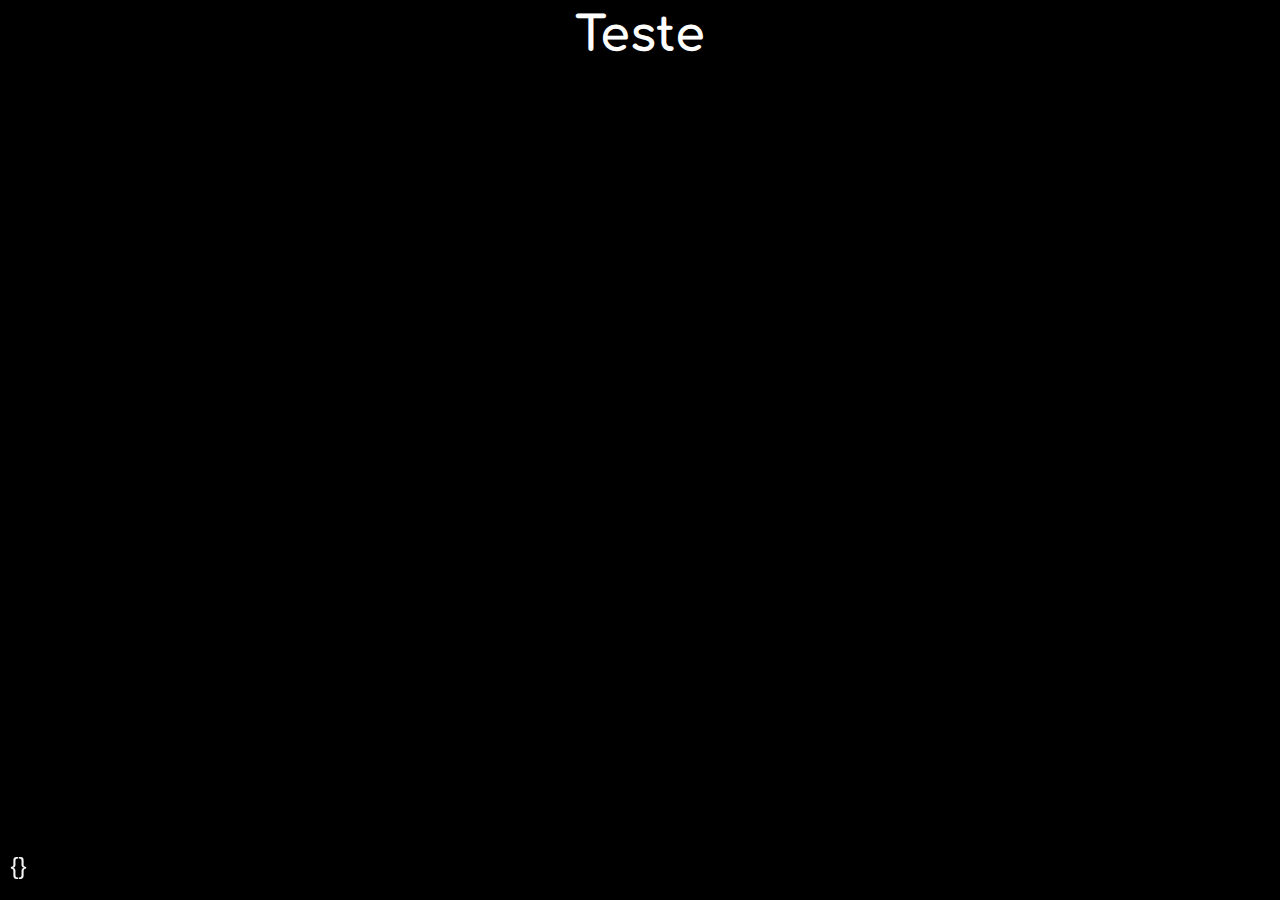
==== index.html @ 3e60e01a "build-pages" ====
<!DOCTYPE html>
<html lang="en" >
<head>
  <meta charset="UTF-8">
  <title>Home</title>
  <link rel="stylesheet" href="assets/css/style.css">

</head>
<body>
<!-- partial:index.partial.html -->
<section>
    <h1>Teste</h1>
    <div class="kaleidoscope">
        <div class="container">
            <div class="tile">
                <div class="texture" data-direction='a'></div>
            </div>
            <div class="tile">
                <div class="texture" data-direction='b'></div>
            </div>
            <div class="tile">
                <div class="texture" data-direction='a'></div>
            </div>
            <div class="tile">
                <div class="texture" data-direction='b'></div>
            </div>
            <div class="tile">
                <div class="texture" data-direction='a'></div>
            </div>
            <div class="tile">
                <div class="texture" data-direction='b'></div>
            </div>
        </div>
        <div class="container">
            <div class="tile">
                <div class="texture" data-direction='a'></div>
            </div>
            <div class="tile">
                <div class="texture" data-direction='b'></div>
            </div>
            <div class="tile">
                <div class="texture" data-direction='a'></div>
            </div>
            <div class="tile">
                <div class="texture" data-direction='b'></div>
            </div>
            <div class="tile">
                <div class="texture" data-direction='a'></div>
            </div>
            <div class="tile">
                <div class="texture" data-direction='b'></div>
            </div>
        </div>
        <div class="container">
            <div class="tile">
                <div class="texture" data-direction='a'></div>
            </div>
            <div class="tile">
                <div class="texture" data-direction='b'></div>
            </div>
            <div class="tile">
                <div class="texture" data-direction='a'></div>
            </div>
            <div class="tile">
                <div class="texture" data-direction='b'></div>
            </div>
            <div class="tile">
                <div class="texture" data-direction='a'></div>
            </div>
            <div class="tile">
                <div class="texture" data-direction='b'></div>
            </div>
        </div>
        <div class="container">
            <div class="tile">
                <div class="texture" data-direction='a'></div>
            </div>
            <div class="tile">
                <div class="texture" data-direction='b'></div>
            </div>
            <div class="tile">
                <div class="texture" data-direction='a'></div>
            </div>
            <div class="tile">
                <div class="texture" data-direction='b'></div>
            </div>
            <div class="tile">
                <div class="texture" data-direction='a'></div>
            </div>
            <div class="tile">
                <div class="texture" data-direction='b'></div>
            </div>
        </div>
        <div class="container">
            <div class="tile">
                <div class="texture" data-direction='a'></div>
            </div>
            <div class="tile">
                <div class="texture" data-direction='b'></div>
            </div>
            <div class="tile">
                <div class="texture" data-direction='a'></div>
            </div>
            <div class="tile">
                <div class="texture" data-direction='b'></div>
            </div>
            <div class="tile">
                <div class="texture" data-direction='a'></div>
            </div>
            <div class="tile">
                <div class="texture" data-direction='b'></div>
            </div>
        </div>
        <div class="container">
            <div class="tile">
                <div class="texture" data-direction='a'></div>
            </div>
            <div class="tile">
                <div class="texture" data-direction='b'></div>
            </div>
            <div class="tile">
                <div class="texture" data-direction='a'></div>
            </div>
            <div class="tile">
                <div class="texture" data-direction='b'></div>
            </div>
            <div class="tile">
                <div class="texture" data-direction='a'></div>
            </div>
            <div class="tile">
                <div class="texture" data-direction='b'></div>
            </div>
        </div>
        <div class="container">
            <div class="tile">
                <div class="texture" data-direction='a'></div>
            </div>
            <div class="tile">
                <div class="texture" data-direction='b'></div>
            </div>
            <div class="tile">
                <div class="texture" data-direction='a'></div>
            </div>
            <div class="tile">
                <div class="texture" data-direction='b'></div>
            </div>
            <div class="tile">
                <div class="texture" data-direction='a'></div>
            </div>
            <div class="tile">
                <div class="texture" data-direction='b'></div>
            </div>
        </div>
    </div>
  
  <div class="signature">
    <div class="link">
      <span class="brace">
        {
      </span>
      <span class="before">
        <span class="before-text">
          &nbsp;
        </span>
      </span>
      <span class="my-name">
        
      </span>
      <span class="after">
        <span class="after-text">
          <span class="spin"></span>
          <span></span>
        </span>
      </span>
      <span class="brace">
        }
      </span>
    </div>
  </div>
  
</section>
<!-- partial -->
  
</body>
</html>
---- assets/css/style.css ----
@import url('https://fonts.googleapis.com/css2?family=Comfortaa:wght@600&display=swap');

/*font-family: 'Comfortaa', cursive;*/

:root{
    --tile-length: 17.5vmin;
    --animation-duration: 8s;
}

*{
    margin: 0;
    padding: 0;
    box-sizing: border-box;
}

section{
    height: 100vh;
    width: 100vw;
    background: black;
    display: flex;
    flex-direction: column;
    align-items: center;
    justify-content: space-evenly;
    overflow: hidden;
}

h1{
    font-size: min(10vw, 3rem);
    font-family: 'Comfortaa', cursive;
    color: white;
}

.kaleidoscope{
    position: relative;
    width: calc(6 * .866 * var(--tile-length));
    height: 90vmin;
    -webkit-animation: rotation var(--animation-duration) linear infinite;
            animation: rotation var(--animation-duration) linear infinite;
    border-radius: 50%;
    overflow: hidden;
}

.kaleidoscope:after{
    content:'';
    position:absolute;
    height: inherit;
    width: inherit;
    background: radial-gradient(circle at center, transparent 25%, black 60%);
    z-index: 10;
}

.container{
    position: absolute;
    width: calc(2 * var(--tile-length));
    height: calc(2 * var(--tile-length));
    border-radius: 50%;
    overflow: hidden;
    transform: translate( calc(var(--tile-length) * -0.134 ), -50%);
}

.container:nth-child(1){
    top: 50%;
    left: 0%;
}

.container:nth-child(2){
    top: 50%;
    left: calc(2 * calc(var(--tile-length) * 0.866 ));
}

.container:nth-child(3){
    top: 50%;
    left: calc(4 * calc(var(--tile-length) * 0.866 ));
}

.container:nth-child(4){
    top: calc(50% - calc(1.5 * var(--tile-length)));
    left: calc(var(--tile-length) * 0.866 );
}

.container:nth-child(5){
    top: calc(50% - calc(1.5 * var(--tile-length)));
    left: calc(3 * var(--tile-length) * 0.866 );
}

.container:nth-child(6){
    top: calc(50% + calc(1.5 * var(--tile-length)));
    left: calc(var(--tile-length) * 0.866 );
}

.container:nth-child(7){
    top: calc(50% + calc(1.5 * var(--tile-length)));
    left: calc(3 * var(--tile-length) * 0.866 );
}

@-webkit-keyframes rotation{
    from{
        transform: rotate(0deg);
    }
    to{
        transform: rotate(360deg);
    }
}

@keyframes rotation{
    from{
        transform: rotate(0deg);
    }
    to{
        transform: rotate(360deg);
    }
}

.tile{
    position: absolute;
    top: 28%;
    left: 25%;
    width: var(--tile-length);
    height: calc(var(--tile-length) * 0.866);
    -webkit-clip-path: polygon(50% 0%, 0% 100%, 100% 100%);
            clip-path: polygon(50% 0%, 0% 100%, 100% 100%);
    overflow: hidden;
    display: flex;
    align-items: center;
    justify-content: center;
}

.tile:nth-child(1){
    transform: rotate(30deg) translateY(50%) scaleX(-1);
}

.tile:nth-child(2){
    transform: rotate(90deg) translateY(50%);
}

.tile:nth-child(3){
    transform: rotate(150deg) translateY(50%) scaleX(-1);
}

.tile:nth-child(4){
    transform: rotate(210deg) translateY(50%);
}

.tile:nth-child(5){
    transform: rotate(270deg) translateY(50%) scaleX(-1);
}

.tile:nth-child(6){
    transform: rotate(330deg) translateY(50%);
}

.texture{
    position: absolute;
    height: calc(1.75 * var(--tile-length));
    width: calc(1.75 * var(--tile-length));
    background-image: url(https://zupimages.net/up/21/39/6p27.png);
    background-size: 100%;
    -webkit-animation: rotation var(--animation-duration) linear infinite;
            animation: rotation var(--animation-duration) linear infinite;
}


.link {
  position: fixed;
  z-index: 10;
  left: calc(2.5vmin - .75rem);
  bottom: calc(2.5vmin - .75rem);
  font-size: 1.5rem;
  font-family: arial, sans-serif;
  color: whitesmoke;
  display: flex;
  align-items: center;
  justify-content: center;
  cursor: pointer;
}

.my-name {
  position: relative;
}

.before, .after {
  overflow: hidden;
  width: 0px;
  transition: width .5s;
  transform-origin: right;
}

.before-text {
  display: inline-block;
  width: auto;
  text-align: right;
}

.after-text {
  display: flex;
  align-items: center;
  width: auto;
  height: 3rem;
  transform-origin: top center;
}

.link:hover .before {
  width: 2.5rem;
}

.link:hover .after {
  width: 4rem;
}

.link:hover .spin {
  display: inline-block;
  transition: .5s transform .5s ease-in-out;
  transform: rotate(360deg);
}
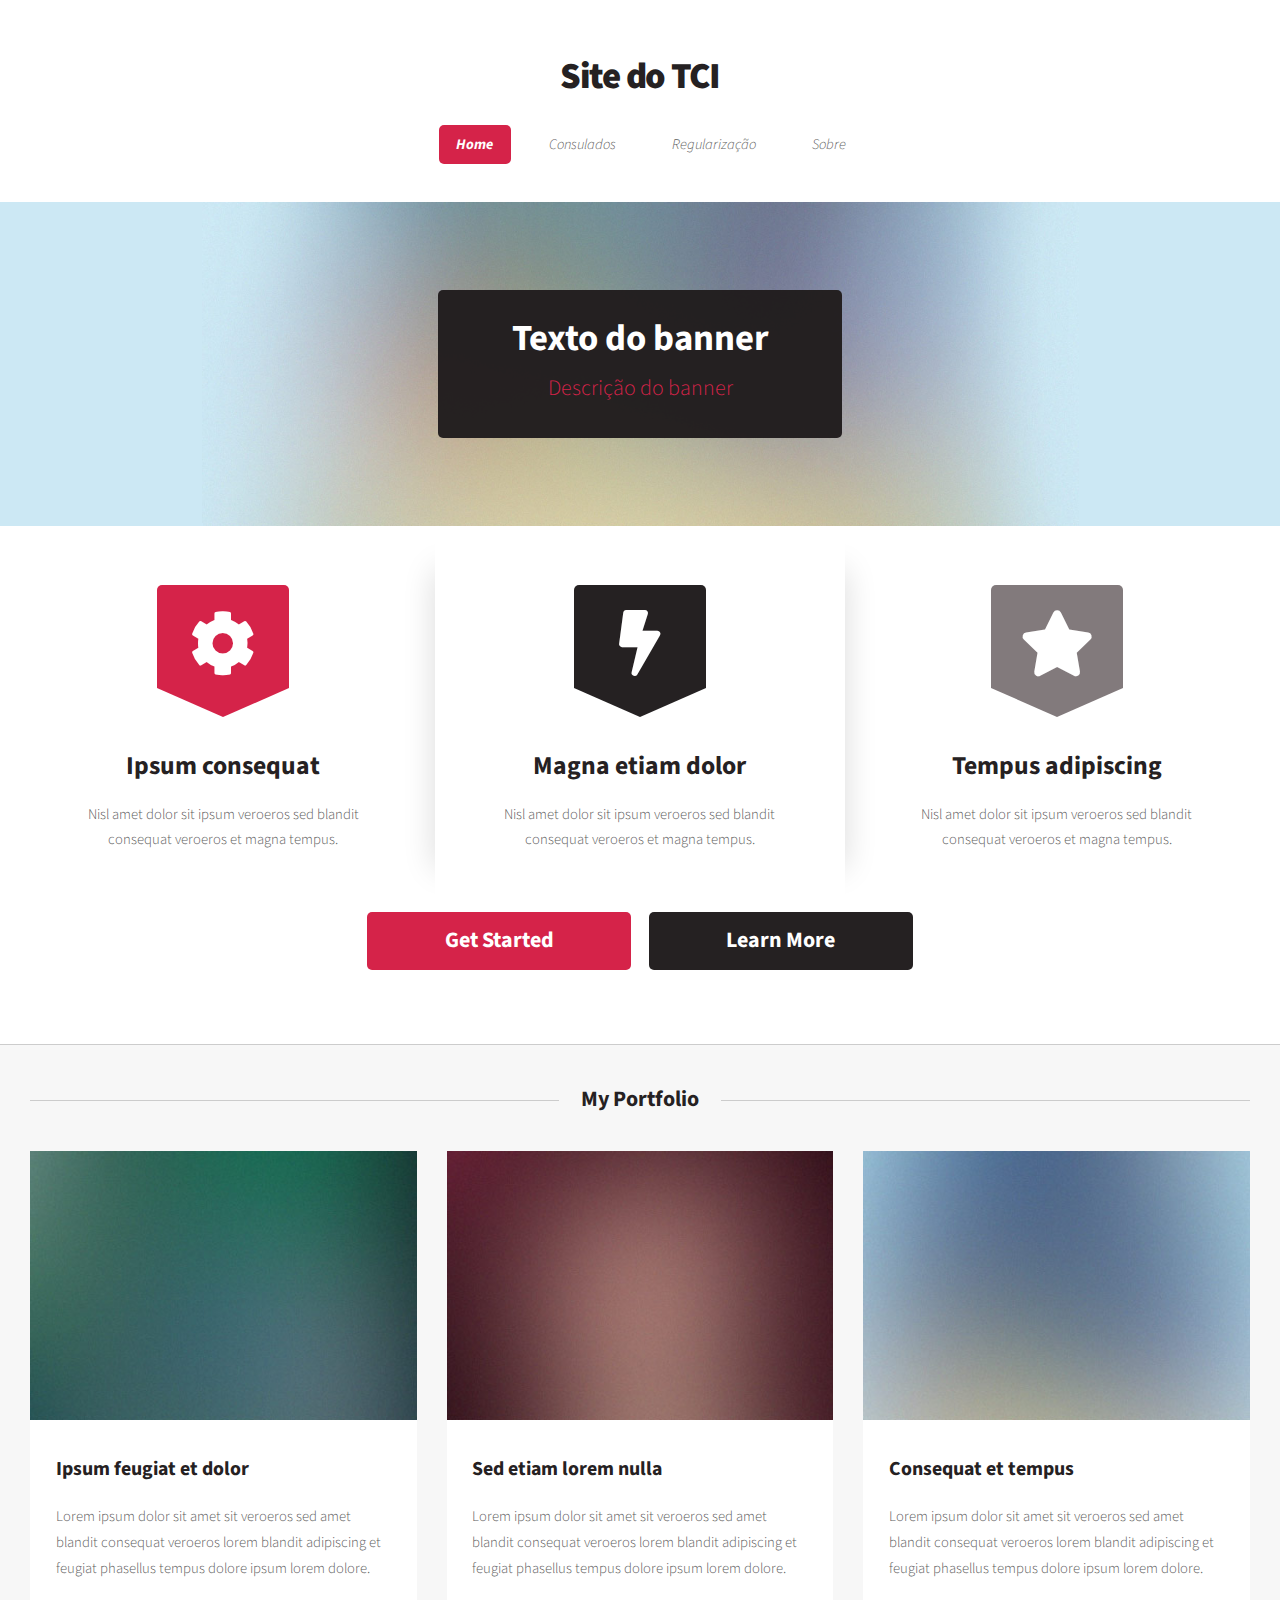
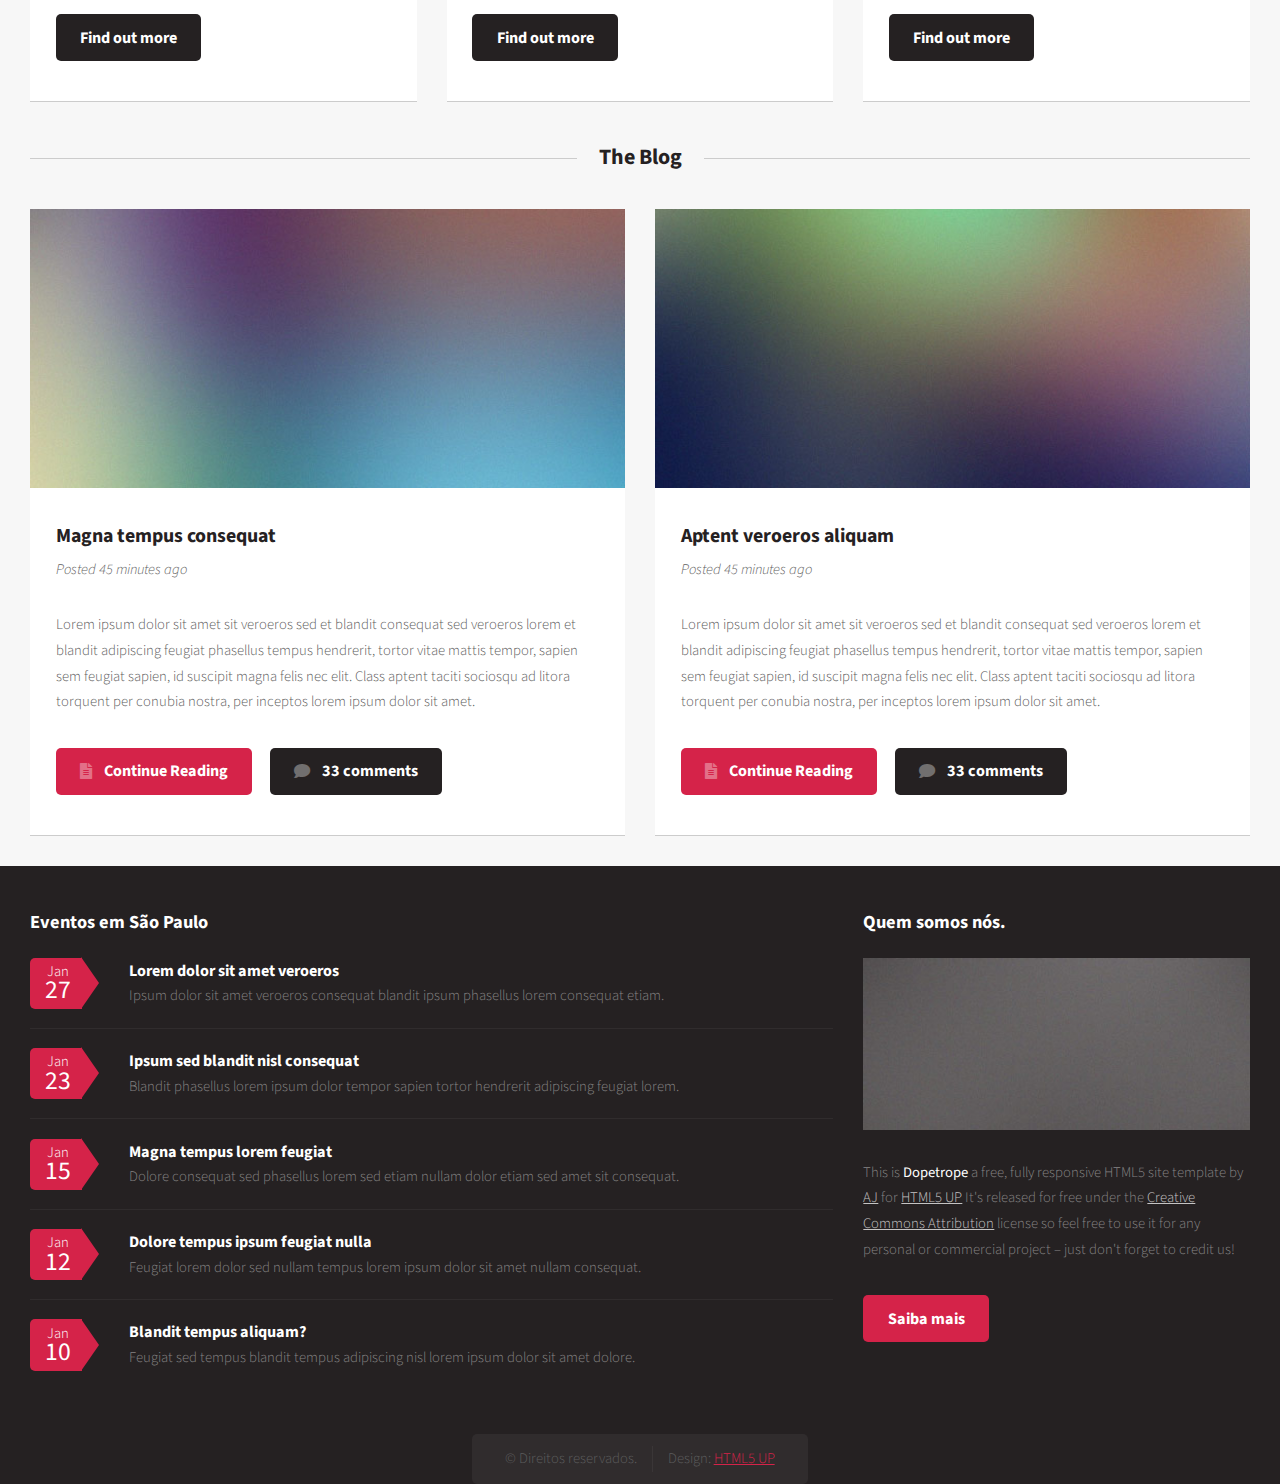
==== commit 6cd345d5: "0.3" ====
--- a/index.html
+++ b/index.html
@@ -1,185 +1,273 @@
-<!DOCTYPE html>
-<html lang="en" >
-<head>
-  <meta charset="UTF-8">
-  <title>Home</title>
-  <link rel="stylesheet" href="assets/css/style.css">
-
-</head>
-<body>
-<!-- partial:index.partial.html -->
-<section>
-    <h1>Teste</h1>
-    <div class="kaleidoscope">
-        <div class="container">
-            <div class="tile">
-                <div class="texture" data-direction='a'></div>
-            </div>
-            <div class="tile">
-                <div class="texture" data-direction='b'></div>
-            </div>
-            <div class="tile">
-                <div class="texture" data-direction='a'></div>
-            </div>
-            <div class="tile">
-                <div class="texture" data-direction='b'></div>
-            </div>
-            <div class="tile">
-                <div class="texture" data-direction='a'></div>
-            </div>
-            <div class="tile">
-                <div class="texture" data-direction='b'></div>
-            </div>
-        </div>
-        <div class="container">
-            <div class="tile">
-                <div class="texture" data-direction='a'></div>
-            </div>
-            <div class="tile">
-                <div class="texture" data-direction='b'></div>
-            </div>
-            <div class="tile">
-                <div class="texture" data-direction='a'></div>
-            </div>
-            <div class="tile">
-                <div class="texture" data-direction='b'></div>
-            </div>
-            <div class="tile">
-                <div class="texture" data-direction='a'></div>
-            </div>
-            <div class="tile">
-                <div class="texture" data-direction='b'></div>
-            </div>
-        </div>
-        <div class="container">
-            <div class="tile">
-                <div class="texture" data-direction='a'></div>
-            </div>
-            <div class="tile">
-                <div class="texture" data-direction='b'></div>
-            </div>
-            <div class="tile">
-                <div class="texture" data-direction='a'></div>
-            </div>
-            <div class="tile">
-                <div class="texture" data-direction='b'></div>
-            </div>
-            <div class="tile">
-                <div class="texture" data-direction='a'></div>
-            </div>
-            <div class="tile">
-                <div class="texture" data-direction='b'></div>
-            </div>
-        </div>
-        <div class="container">
-            <div class="tile">
-                <div class="texture" data-direction='a'></div>
-            </div>
-            <div class="tile">
-                <div class="texture" data-direction='b'></div>
-            </div>
-            <div class="tile">
-                <div class="texture" data-direction='a'></div>
-            </div>
-            <div class="tile">
-                <div class="texture" data-direction='b'></div>
-            </div>
-            <div class="tile">
-                <div class="texture" data-direction='a'></div>
-            </div>
-            <div class="tile">
-                <div class="texture" data-direction='b'></div>
-            </div>
-        </div>
-        <div class="container">
-            <div class="tile">
-                <div class="texture" data-direction='a'></div>
-            </div>
-            <div class="tile">
-                <div class="texture" data-direction='b'></div>
-            </div>
-            <div class="tile">
-                <div class="texture" data-direction='a'></div>
-            </div>
-            <div class="tile">
-                <div class="texture" data-direction='b'></div>
-            </div>
-            <div class="tile">
-                <div class="texture" data-direction='a'></div>
-            </div>
-            <div class="tile">
-                <div class="texture" data-direction='b'></div>
-            </div>
-        </div>
-        <div class="container">
-            <div class="tile">
-                <div class="texture" data-direction='a'></div>
-            </div>
-            <div class="tile">
-                <div class="texture" data-direction='b'></div>
-            </div>
-            <div class="tile">
-                <div class="texture" data-direction='a'></div>
-            </div>
-            <div class="tile">
-                <div class="texture" data-direction='b'></div>
-            </div>
-            <div class="tile">
-                <div class="texture" data-direction='a'></div>
-            </div>
-            <div class="tile">
-                <div class="texture" data-direction='b'></div>
-            </div>
-        </div>
-        <div class="container">
-            <div class="tile">
-                <div class="texture" data-direction='a'></div>
-            </div>
-            <div class="tile">
-                <div class="texture" data-direction='b'></div>
-            </div>
-            <div class="tile">
-                <div class="texture" data-direction='a'></div>
-            </div>
-            <div class="tile">
-                <div class="texture" data-direction='b'></div>
-            </div>
-            <div class="tile">
-                <div class="texture" data-direction='a'></div>
-            </div>
-            <div class="tile">
-                <div class="texture" data-direction='b'></div>
-            </div>
-        </div>
-    </div>
-  
-  <div class="signature">
-    <div class="link">
-      <span class="brace">
-        {
-      </span>
-      <span class="before">
-        <span class="before-text">
-          &nbsp;
-        </span>
-      </span>
-      <span class="my-name">
-        
-      </span>
-      <span class="after">
-        <span class="after-text">
-          <span class="spin"></span>
-          <span></span>
-        </span>
-      </span>
-      <span class="brace">
-        }
-      </span>
-    </div>
-  </div>
-  
-</section>
-<!-- partial -->
-  
-</body>
-</html>
+<!DOCTYPE HTML>
+
+<html>
+	<head>
+		<title>TCI</title>
+		<meta charset="utf-8" />
+		<meta name="viewport" content="width=device-width, initial-scale=1, user-scalable=no" />
+		<link rel="stylesheet" href="assets/css/main.css" />
+	</head>
+	<body class="homepage is-preload">
+		<div id="page-wrapper">
+
+			<!-- Header -->
+				<section id="header">
+
+					<!-- Logo -->
+						<h1><a href="index.html">Site do TCI</a></h1>
+
+					<!-- Nav -->
+						<nav id="nav">
+							<ul>
+								<li class="current"><a href="index.html">Home</a></li>
+								<li><a href="consulados.html">Consulados</a></li>
+								<li><a href="docs.html">Regularização</a></li>
+								<li><a href="about.html">Sobre</a></li>
+							</ul>
+						</nav>
+
+					<!-- Banner -->
+						<section id="banner">
+							<header>
+								<h2>Texto do banner</h2>
+								<p>Descrição do banner</p>
+							</header>
+						</section>
+
+					<!-- Intro -->
+						<section id="intro" class="container">
+							<div class="row">
+								<div class="col-4 col-12-medium">
+									<section class="first">
+										<i class="icon solid featured fa-cog"></i>
+										<header>
+											<h2>Ipsum consequat</h2>
+										</header>
+										<p>Nisl amet dolor sit ipsum veroeros sed blandit consequat veroeros et magna tempus.</p>
+									</section>
+								</div>
+								<div class="col-4 col-12-medium">
+									<section class="middle">
+										<i class="icon solid featured alt fa-bolt"></i>
+										<header>
+											<h2>Magna etiam dolor</h2>
+										</header>
+										<p>Nisl amet dolor sit ipsum veroeros sed blandit consequat veroeros et magna tempus.</p>
+									</section>
+								</div>
+								<div class="col-4 col-12-medium">
+									<section class="last">
+										<i class="icon solid featured alt2 fa-star"></i>
+										<header>
+											<h2>Tempus adipiscing</h2>
+										</header>
+										<p>Nisl amet dolor sit ipsum veroeros sed blandit consequat veroeros et magna tempus.</p>
+									</section>
+								</div>
+							</div>
+							<footer>
+								<ul class="actions">
+									<li><a href="#" class="button large">Get Started</a></li>
+									<li><a href="#" class="button alt large">Learn More</a></li>
+								</ul>
+							</footer>
+						</section>
+
+				</section>
+
+			<!-- Main -->
+				<section id="main">
+					<div class="container">
+						<div class="row">
+							<div class="col-12">
+
+								<!-- Portfolio -->
+									<section>
+										<header class="major">
+											<h2>My Portfolio</h2>
+										</header>
+										<div class="row">
+											<div class="col-4 col-6-medium col-12-small">
+												<section class="box">
+													<a href="#" class="image featured"><img src="images/pic02.jpg" alt="" /></a>
+													<header>
+														<h3>Ipsum feugiat et dolor</h3>
+													</header>
+													<p>Lorem ipsum dolor sit amet sit veroeros sed amet blandit consequat veroeros lorem blandit adipiscing et feugiat phasellus tempus dolore ipsum lorem dolore.</p>
+													<footer>
+														<ul class="actions">
+															<li><a href="#" class="button alt">Find out more</a></li>
+														</ul>
+													</footer>
+												</section>
+											</div>
+											<div class="col-4 col-6-medium col-12-small">
+												<section class="box">
+													<a href="#" class="image featured"><img src="images/pic03.jpg" alt="" /></a>
+													<header>
+														<h3>Sed etiam lorem nulla</h3>
+													</header>
+													<p>Lorem ipsum dolor sit amet sit veroeros sed amet blandit consequat veroeros lorem blandit adipiscing et feugiat phasellus tempus dolore ipsum lorem dolore.</p>
+													<footer>
+														<ul class="actions">
+															<li><a href="#" class="button alt">Find out more</a></li>
+														</ul>
+													</footer>
+												</section>
+											</div>
+											<div class="col-4 col-6-medium col-12-small">
+												<section class="box">
+													<a href="#" class="image featured"><img src="images/pic04.jpg" alt="" /></a>
+													<header>
+														<h3>Consequat et tempus</h3>
+													</header>
+													<p>Lorem ipsum dolor sit amet sit veroeros sed amet blandit consequat veroeros lorem blandit adipiscing et feugiat phasellus tempus dolore ipsum lorem dolore.</p>
+													<footer>
+														<ul class="actions">
+															<li><a href="#" class="button alt">Find out more</a></li>
+														</ul>
+													</footer>
+												</section>
+											</div>	
+										</div>
+									</section>
+
+							</div>
+							<div class="col-12">
+
+								<!-- Blog -->
+									<section>
+										<header class="major">
+											<h2>The Blog</h2>
+										</header>
+										<div class="row">
+											<div class="col-6 col-12-small">
+												<section class="box">
+													<a href="#" class="image featured"><img src="images/pic08.jpg" alt="" /></a>
+													<header>
+														<h3>Magna tempus consequat</h3>
+														<p>Posted 45 minutes ago</p>
+													</header>
+													<p>Lorem ipsum dolor sit amet sit veroeros sed et blandit consequat sed veroeros lorem et blandit adipiscing feugiat phasellus tempus hendrerit, tortor vitae mattis tempor, sapien sem feugiat sapien, id suscipit magna felis nec elit. Class aptent taciti sociosqu ad litora torquent per conubia nostra, per inceptos lorem ipsum dolor sit amet.</p>
+													<footer>
+														<ul class="actions">
+															<li><a href="#" class="button icon solid fa-file-alt">Continue Reading</a></li>
+															<li><a href="#" class="button alt icon solid fa-comment">33 comments</a></li>
+														</ul>
+													</footer>
+												</section>
+											</div>
+											<div class="col-6 col-12-small">
+												<section class="box">
+													<a href="#" class="image featured"><img src="images/pic09.jpg" alt="" /></a>
+													<header>
+														<h3>Aptent veroeros aliquam</h3>
+														<p>Posted 45 minutes ago</p>
+													</header>
+													<p>Lorem ipsum dolor sit amet sit veroeros sed et blandit consequat sed veroeros lorem et blandit adipiscing feugiat phasellus tempus hendrerit, tortor vitae mattis tempor, sapien sem feugiat sapien, id suscipit magna felis nec elit. Class aptent taciti sociosqu ad litora torquent per conubia nostra, per inceptos lorem ipsum dolor sit amet.</p>
+													<footer>
+														<ul class="actions">
+															<li><a href="#" class="button icon solid fa-file-alt">Continue Reading</a></li>
+															<li><a href="#" class="button alt icon solid fa-comment">33 comments</a></li>
+														</ul>
+													</footer>
+												</section>
+											</div>
+										</div>
+									</section>
+
+							</div>
+						</div>
+					</div>
+				</section>
+
+			<!-- Footer -->
+				<section id="footer">
+					<div class="container">
+						<div class="row">
+							<div class="col-8 col-12-medium">
+								<section>
+									<header>
+										<h2>Eventos em São Paulo</h2>
+									</header>
+									<ul class="dates">
+										<li>
+											<span class="date">Jan <strong>27</strong></span>
+											<h3><a href="#">Lorem dolor sit amet veroeros</a></h3>
+											<p>Ipsum dolor sit amet veroeros consequat blandit ipsum phasellus lorem consequat etiam.</p>
+										</li>
+										<li>
+											<span class="date">Jan <strong>23</strong></span>
+											<h3><a href="#">Ipsum sed blandit nisl consequat</a></h3>
+											<p>Blandit phasellus lorem ipsum dolor tempor sapien tortor hendrerit adipiscing feugiat lorem.</p>
+										</li>
+										<li>
+											<span class="date">Jan <strong>15</strong></span>
+											<h3><a href="#">Magna tempus lorem feugiat</a></h3>
+											<p>Dolore consequat sed phasellus lorem sed etiam nullam dolor etiam sed amet sit consequat.</p>
+										</li>
+										<li>
+											<span class="date">Jan <strong>12</strong></span>
+											<h3><a href="#">Dolore tempus ipsum feugiat nulla</a></h3>
+											<p>Feugiat lorem dolor sed nullam tempus lorem ipsum dolor sit amet nullam consequat.</p>
+										</li>
+										<li>
+											<span class="date">Jan <strong>10</strong></span>
+											<h3><a href="#">Blandit tempus aliquam?</a></h3>
+											<p>Feugiat sed tempus blandit tempus adipiscing nisl lorem ipsum dolor sit amet dolore.</p>
+										</li>
+									</ul>
+								</section>
+							</div>
+							<div class="col-4 col-12-medium">
+								<section>
+									<header>
+										<h2>Quem somos nós.</h2>
+									</header>
+									<a href="#" class="image featured"><img src="images/pic10.jpg" alt="" /></a>
+									<p>
+										This is <strong>Dopetrope</strong> a free, fully responsive HTML5 site template by
+										<a href="http://twitter.com/ajlkn">AJ</a> for <a href="http://html5up.net/">HTML5 UP</a> It's released for free under
+										the <a href="http://html5up.net/license/">Creative Commons Attribution</a> license so feel free to use it for any personal or commercial project &ndash; just don't forget to credit us!
+									</p>
+									<footer>
+										<ul class="actions">
+											<li><a href="about.html" class="button">Saiba mais</a></li>
+										</ul>
+									</footer>
+								</section>
+							
+							
+							<div class="col-6-medium">
+
+ 							
+
+								<!-- Copyright -->
+									
+
+							</div>
+						</div>
+					</div>
+				</section>
+
+				<div id="copyright">
+					<ul class="links">
+						<li>&copy; Direitos reservados.</li><li>Design: <a href="http://html5up.net">HTML5 UP</a></li>
+					</ul>
+				</div>
+
+			</div>
+
+
+
+		
+		<!-- Scripts -->
+			<script src="assets/js/jquery.min.js"></script>
+			<script src="assets/js/jquery.dropotron.min.js"></script>
+			<script src="assets/js/browser.min.js"></script>
+			<script src="assets/js/breakpoints.min.js"></script>
+			<script src="assets/js/util.js"></script>
+			<script src="assets/js/main.js"></script>
+
+	</body>
+</html>--- a/assets/css/main.css
+++ b/assets/css/main.css
@@ -0,0 +1,2908 @@
+@import url("fontawesome-all.min.css");
+@import url("https://fonts.googleapis.com/css?family=Source+Sans+Pro:300,400,700,900,300italic");
+
+/*
+	Dopetrope by HTML5 UP
+	html5up.net | @ajlkn
+	Free for personal and commercial use under the CCA 3.0 license (html5up.net/license)
+*/
+
+html, body, div, span, applet, object,
+iframe, h1, h2, h3, h4, h5, h6, p, blockquote,
+pre, a, abbr, acronym, address, big, cite,
+code, del, dfn, em, img, ins, kbd, q, s, samp,
+small, strike, strong, sub, sup, tt, var, b,
+u, i, center, dl, dt, dd, ol, ul, li, fieldset,
+form, label, legend, table, caption, tbody,
+tfoot, thead, tr, th, td, article, aside,
+canvas, details, embed, figure, figcaption,
+footer, header, hgroup, menu, nav, output, ruby,
+section, summary, time, mark, audio, video {
+	margin: 0;
+	padding: 0;
+	border: 0;
+	font-size: 100%;
+	font: inherit;
+	vertical-align: baseline;}
+
+article, aside, details, figcaption, figure,
+footer, header, hgroup, menu, nav, section {
+	display: block;}
+
+body {
+	line-height: 1;
+}
+
+ol, ul {
+	list-style: none;
+}
+
+blockquote, q {
+	quotes: none;
+}
+
+	blockquote:before, blockquote:after, q:before, q:after {
+		content: '';
+		content: none;
+	}
+
+table {
+	border-collapse: collapse;
+	border-spacing: 0;
+}
+
+body {
+	-webkit-text-size-adjust: none;
+}
+
+mark {
+	background-color: transparent;
+	color: inherit;
+}
+
+input::-moz-focus-inner {
+	border: 0;
+	padding: 0;
+}
+
+input, select, textarea {
+	-moz-appearance: none;
+	-webkit-appearance: none;
+	-ms-appearance: none;
+	appearance: none;
+}
+
+/* Basic */
+
+	html {
+		box-sizing: border-box;
+	}
+
+	*, *:before, *:after {
+		box-sizing: inherit;
+	}
+
+	body {
+		background: #252122;
+		background-image: url("images/bg02.png");
+	}
+
+		body.is-preload *, body.is-preload *:before, body.is-preload *:after {
+			-moz-animation: none !important;
+			-webkit-animation: none !important;
+			-ms-animation: none !important;
+			animation: none !important;
+			-moz-transition: none !important;
+			-webkit-transition: none !important;
+			-ms-transition: none !important;
+			transition: none !important;
+		}
+
+	body, input, textarea, select {
+		font-family: 'Source Sans Pro';
+		font-weight: 300;
+		color: #5d5d5d;
+		font-size: 14pt;
+		line-height: 1.75em;
+	}
+
+	strong, b {
+		color: #252122;
+		font-weight: 400;
+	}
+
+	i, em {
+		font-style: italic;
+	}
+
+	sub {
+		position: relative;
+		top: 0.5em;
+		font-size: 0.8em;
+	}
+
+	sup {
+		position: relative;
+		top: -0.5em;
+		font-size: 0.8em;
+	}
+
+	blockquote {
+		border-left: solid 0.75em #dddddd;
+		padding: 1em 0 1em 1.5em;
+		font-style: italic;
+	}
+
+	h1, h2, h3, h4, h5, h6 {
+		color: #252122;
+		font-weight: 700;
+	}
+
+	h1 a, h2 a, h3 a, h4 a, h5 a, h6 a {
+		color: inherit;
+		text-decoration: none;
+	}
+
+	h2 {
+		font-size: 1.5em;
+	}
+
+	h3 {
+		font-size: 1.35em;
+	}
+
+	a {
+		color: #d52349;
+		text-decoration: underline;
+	}
+
+		a:hover {
+			text-decoration: none;
+		}
+
+	br.clear {
+		clear: both;
+	}
+
+	hr {
+		border: 0;
+		border-top: solid 1px #dddddd;
+		height: 1px;
+		margin: 2em 0 2em 0;
+	}
+
+	p, ul, ol, dl, table {
+		margin-bottom: 2em;
+	}
+
+/* Container */
+
+	.container {
+		margin: 0 auto;
+		max-width: 100%;
+		width: 70em;
+	}
+
+		@media screen and (max-width: 1680px) {
+
+			.container {
+				width: 70em;
+			}
+
+		}
+
+		@media screen and (max-width: 1280px) {
+
+			.container {
+				width: calc(100% - 60px);
+			}
+
+		}
+
+		@media screen and (max-width: 980px) {
+
+			.container {
+				width: calc(100% - 80px);
+			}
+
+		}
+
+		@media screen and (max-width: 736px) {
+
+			.container {
+				width: calc(100% - 40px);
+			}
+
+		}
+
+/* Row */
+
+	.row {
+		display: flex;
+		flex-wrap: wrap;
+		box-sizing: border-box;
+		align-items: stretch;
+	}
+
+		.row > * {
+			box-sizing: border-box;
+		}
+
+		.row.gtr-uniform > * > :last-child {
+			margin-bottom: 0;
+		}
+
+		.row.aln-left {
+			justify-content: flex-start;
+		}
+
+		.row.aln-center {
+			justify-content: center;
+		}
+
+		.row.aln-right {
+			justify-content: flex-end;
+		}
+
+		.row.aln-top {
+			align-items: flex-start;
+		}
+
+		.row.aln-middle {
+			align-items: center;
+		}
+
+		.row.aln-bottom {
+			align-items: flex-end;
+		}
+
+		.row > .imp {
+			order: -1;
+		}
+
+		.row > .col-1 {
+			width: 8.33333%;
+		}
+
+		.row > .off-1 {
+			margin-left: 8.33333%;
+		}
+
+		.row > .col-2 {
+			width: 16.66667%;
+		}
+
+		.row > .off-2 {
+			margin-left: 16.66667%;
+		}
+
+		.row > .col-3 {
+			width: 25%;
+		}
+
+		.row > .off-3 {
+			margin-left: 25%;
+		}
+
+		.row > .col-4 {
+			width: 33.33333%;
+		}
+
+		.row > .off-4 {
+			margin-left: 33.33333%;
+		}
+
+		.row > .col-5 {
+			width: 41.66667%;
+		}
+
+		.row > .off-5 {
+			margin-left: 41.66667%;
+		}
+
+		.row > .col-6 {
+			width: 50%;
+		}
+
+		.row > .off-6 {
+			margin-left: 50%;
+		}
+
+		.row > .col-7 {
+			width: 58.33333%;
+		}
+
+		.row > .off-7 {
+			margin-left: 58.33333%;
+		}
+
+		.row > .col-8 {
+			width: 66.66667%;
+		}
+
+		.row > .off-8 {
+			margin-left: 66.66667%;
+		}
+
+		.row > .col-9 {
+			width: 75%;
+		}
+
+		.row > .off-9 {
+			margin-left: 75%;
+		}
+
+		.row > .col-10 {
+			width: 83.33333%;
+		}
+
+		.row > .off-10 {
+			margin-left: 83.33333%;
+		}
+
+		.row > .col-11 {
+			width: 91.66667%;
+		}
+
+		.row > .off-11 {
+			margin-left: 91.66667%;
+		}
+
+		.row > .col-12 {
+			width: 100%;
+		}
+
+		.row > .off-12 {
+			margin-left: 100%;
+		}
+
+		.row.gtr-0 {
+			margin-top: 0px;
+			margin-left: 0px;
+		}
+
+			.row.gtr-0 > * {
+				padding: 0px 0 0 0px;
+			}
+
+			.row.gtr-0.gtr-uniform {
+				margin-top: 0px;
+			}
+
+				.row.gtr-0.gtr-uniform > * {
+					padding-top: 0px;
+				}
+
+		.row.gtr-25 {
+			margin-top: -12.5px;
+			margin-left: -12.5px;
+		}
+
+			.row.gtr-25 > * {
+				padding: 12.5px 0 0 12.5px;
+			}
+
+			.row.gtr-25.gtr-uniform {
+				margin-top: -12.5px;
+			}
+
+				.row.gtr-25.gtr-uniform > * {
+					padding-top: 12.5px;
+				}
+
+		.row.gtr-50 {
+			margin-top: -25px;
+			margin-left: -25px;
+		}
+
+			.row.gtr-50 > * {
+				padding: 25px 0 0 25px;
+			}
+
+			.row.gtr-50.gtr-uniform {
+				margin-top: -25px;
+			}
+
+				.row.gtr-50.gtr-uniform > * {
+					padding-top: 25px;
+				}
+
+		.row {
+			margin-top: -50px;
+			margin-left: -50px;
+		}
+
+			.row > * {
+				padding: 50px 0 0 50px;
+			}
+
+			.row.gtr-uniform {
+				margin-top: -50px;
+			}
+
+				.row.gtr-uniform > * {
+					padding-top: 50px;
+				}
+
+		.row.gtr-150 {
+			margin-top: -75px;
+			margin-left: -75px;
+		}
+
+			.row.gtr-150 > * {
+				padding: 75px 0 0 75px;
+			}
+
+			.row.gtr-150.gtr-uniform {
+				margin-top: -75px;
+			}
+
+				.row.gtr-150.gtr-uniform > * {
+					padding-top: 75px;
+				}
+
+		.row.gtr-200 {
+			margin-top: -100px;
+			margin-left: -100px;
+		}
+
+			.row.gtr-200 > * {
+				padding: 100px 0 0 100px;
+			}
+
+			.row.gtr-200.gtr-uniform {
+				margin-top: -100px;
+			}
+
+				.row.gtr-200.gtr-uniform > * {
+					padding-top: 100px;
+				}
+
+		@media screen and (max-width: 1680px) {
+
+			.row {
+				display: flex;
+				flex-wrap: wrap;
+				box-sizing: border-box;
+				align-items: stretch;
+			}
+
+				.row > * {
+					box-sizing: border-box;
+				}
+
+				.row.gtr-uniform > * > :last-child {
+					margin-bottom: 0;
+				}
+
+				.row.aln-left {
+					justify-content: flex-start;
+				}
+
+				.row.aln-center {
+					justify-content: center;
+				}
+
+				.row.aln-right {
+					justify-content: flex-end;
+				}
+
+				.row.aln-top {
+					align-items: flex-start;
+				}
+
+				.row.aln-middle {
+					align-items: center;
+				}
+
+				.row.aln-bottom {
+					align-items: flex-end;
+				}
+
+				.row > .imp-xlarge {
+					order: -1;
+				}
+
+				.row > .col-1-xlarge {
+					width: 8.33333%;
+				}
+
+				.row > .off-1-xlarge {
+					margin-left: 8.33333%;
+				}
+
+				.row > .col-2-xlarge {
+					width: 16.66667%;
+				}
+
+				.row > .off-2-xlarge {
+					margin-left: 16.66667%;
+				}
+
+				.row > .col-3-xlarge {
+					width: 25%;
+				}
+
+				.row > .off-3-xlarge {
+					margin-left: 25%;
+				}
+
+				.row > .col-4-xlarge {
+					width: 33.33333%;
+				}
+
+				.row > .off-4-xlarge {
+					margin-left: 33.33333%;
+				}
+
+				.row > .col-5-xlarge {
+					width: 41.66667%;
+				}
+
+				.row > .off-5-xlarge {
+					margin-left: 41.66667%;
+				}
+
+				.row > .col-6-xlarge {
+					width: 50%;
+				}
+
+				.row > .off-6-xlarge {
+					margin-left: 50%;
+				}
+
+				.row > .col-7-xlarge {
+					width: 58.33333%;
+				}
+
+				.row > .off-7-xlarge {
+					margin-left: 58.33333%;
+				}
+
+				.row > .col-8-xlarge {
+					width: 66.66667%;
+				}
+
+				.row > .off-8-xlarge {
+					margin-left: 66.66667%;
+				}
+
+				.row > .col-9-xlarge {
+					width: 75%;
+				}
+
+				.row > .off-9-xlarge {
+					margin-left: 75%;
+				}
+
+				.row > .col-10-xlarge {
+					width: 83.33333%;
+				}
+
+				.row > .off-10-xlarge {
+					margin-left: 83.33333%;
+				}
+
+				.row > .col-11-xlarge {
+					width: 91.66667%;
+				}
+
+				.row > .off-11-xlarge {
+					margin-left: 91.66667%;
+				}
+
+				.row > .col-12-xlarge {
+					width: 100%;
+				}
+
+				.row > .off-12-xlarge {
+					margin-left: 100%;
+				}
+
+				.row.gtr-0 {
+					margin-top: 0px;
+					margin-left: 0px;
+				}
+
+					.row.gtr-0 > * {
+						padding: 0px 0 0 0px;
+					}
+
+					.row.gtr-0.gtr-uniform {
+						margin-top: 0px;
+					}
+
+						.row.gtr-0.gtr-uniform > * {
+							padding-top: 0px;
+						}
+
+				.row.gtr-25 {
+					margin-top: -12.5px;
+					margin-left: -12.5px;
+				}
+
+					.row.gtr-25 > * {
+						padding: 12.5px 0 0 12.5px;
+					}
+
+					.row.gtr-25.gtr-uniform {
+						margin-top: -12.5px;
+					}
+
+						.row.gtr-25.gtr-uniform > * {
+							padding-top: 12.5px;
+						}
+
+				.row.gtr-50 {
+					margin-top: -25px;
+					margin-left: -25px;
+				}
+
+					.row.gtr-50 > * {
+						padding: 25px 0 0 25px;
+					}
+
+					.row.gtr-50.gtr-uniform {
+						margin-top: -25px;
+					}
+
+						.row.gtr-50.gtr-uniform > * {
+							padding-top: 25px;
+						}
+
+				.row {
+					margin-top: -50px;
+					margin-left: -50px;
+				}
+
+					.row > * {
+						padding: 50px 0 0 50px;
+					}
+
+					.row.gtr-uniform {
+						margin-top: -50px;
+					}
+
+						.row.gtr-uniform > * {
+							padding-top: 50px;
+						}
+
+				.row.gtr-150 {
+					margin-top: -75px;
+					margin-left: -75px;
+				}
+
+					.row.gtr-150 > * {
+						padding: 75px 0 0 75px;
+					}
+
+					.row.gtr-150.gtr-uniform {
+						margin-top: -75px;
+					}
+
+						.row.gtr-150.gtr-uniform > * {
+							padding-top: 75px;
+						}
+
+				.row.gtr-200 {
+					margin-top: -100px;
+					margin-left: -100px;
+				}
+
+					.row.gtr-200 > * {
+						padding: 100px 0 0 100px;
+					}
+
+					.row.gtr-200.gtr-uniform {
+						margin-top: -100px;
+					}
+
+						.row.gtr-200.gtr-uniform > * {
+							padding-top: 100px;
+						}
+
+		}
+
+		@media screen and (max-width: 1280px) {
+
+			.row {
+				display: flex;
+				flex-wrap: wrap;
+				box-sizing: border-box;
+				align-items: stretch;
+			}
+
+				.row > * {
+					box-sizing: border-box;
+				}
+
+				.row.gtr-uniform > * > :last-child {
+					margin-bottom: 0;
+				}
+
+				.row.aln-left {
+					justify-content: flex-start;
+				}
+
+				.row.aln-center {
+					justify-content: center;
+				}
+
+				.row.aln-right {
+					justify-content: flex-end;
+				}
+
+				.row.aln-top {
+					align-items: flex-start;
+				}
+
+				.row.aln-middle {
+					align-items: center;
+				}
+
+				.row.aln-bottom {
+					align-items: flex-end;
+				}
+
+				.row > .imp-large {
+					order: -1;
+				}
+
+				.row > .col-1-large {
+					width: 8.33333%;
+				}
+
+				.row > .off-1-large {
+					margin-left: 8.33333%;
+				}
+
+				.row > .col-2-large {
+					width: 16.66667%;
+				}
+
+				.row > .off-2-large {
+					margin-left: 16.66667%;
+				}
+
+				.row > .col-3-large {
+					width: 25%;
+				}
+
+				.row > .off-3-large {
+					margin-left: 25%;
+				}
+
+				.row > .col-4-large {
+					width: 33.33333%;
+				}
+
+				.row > .off-4-large {
+					margin-left: 33.33333%;
+				}
+
+				.row > .col-5-large {
+					width: 41.66667%;
+				}
+
+				.row > .off-5-large {
+					margin-left: 41.66667%;
+				}
+
+				.row > .col-6-large {
+					width: 50%;
+				}
+
+				.row > .off-6-large {
+					margin-left: 50%;
+				}
+
+				.row > .col-7-large {
+					width: 58.33333%;
+				}
+
+				.row > .off-7-large {
+					margin-left: 58.33333%;
+				}
+
+				.row > .col-8-large {
+					width: 66.66667%;
+				}
+
+				.row > .off-8-large {
+					margin-left: 66.66667%;
+				}
+
+				.row > .col-9-large {
+					width: 75%;
+				}
+
+				.row > .off-9-large {
+					margin-left: 75%;
+				}
+
+				.row > .col-10-large {
+					width: 83.33333%;
+				}
+
+				.row > .off-10-large {
+					margin-left: 83.33333%;
+				}
+
+				.row > .col-11-large {
+					width: 91.66667%;
+				}
+
+				.row > .off-11-large {
+					margin-left: 91.66667%;
+				}
+
+				.row > .col-12-large {
+					width: 100%;
+				}
+
+				.row > .off-12-large {
+					margin-left: 100%;
+				}
+
+				.row.gtr-0 {
+					margin-top: 0px;
+					margin-left: 0px;
+				}
+
+					.row.gtr-0 > * {
+						padding: 0px 0 0 0px;
+					}
+
+					.row.gtr-0.gtr-uniform {
+						margin-top: 0px;
+					}
+
+						.row.gtr-0.gtr-uniform > * {
+							padding-top: 0px;
+						}
+
+				.row.gtr-25 {
+					margin-top: -7.5px;
+					margin-left: -7.5px;
+				}
+
+					.row.gtr-25 > * {
+						padding: 7.5px 0 0 7.5px;
+					}
+
+					.row.gtr-25.gtr-uniform {
+						margin-top: -7.5px;
+					}
+
+						.row.gtr-25.gtr-uniform > * {
+							padding-top: 7.5px;
+						}
+
+				.row.gtr-50 {
+					margin-top: -15px;
+					margin-left: -15px;
+				}
+
+					.row.gtr-50 > * {
+						padding: 15px 0 0 15px;
+					}
+
+					.row.gtr-50.gtr-uniform {
+						margin-top: -15px;
+					}
+
+						.row.gtr-50.gtr-uniform > * {
+							padding-top: 15px;
+						}
+
+				.row {
+					margin-top: -30px;
+					margin-left: -30px;
+				}
+
+					.row > * {
+						padding: 30px 0 0 30px;
+					}
+
+					.row.gtr-uniform {
+						margin-top: -30px;
+					}
+
+						.row.gtr-uniform > * {
+							padding-top: 30px;
+						}
+
+				.row.gtr-150 {
+					margin-top: -45px;
+					margin-left: -45px;
+				}
+
+					.row.gtr-150 > * {
+						padding: 45px 0 0 45px;
+					}
+
+					.row.gtr-150.gtr-uniform {
+						margin-top: -45px;
+					}
+
+						.row.gtr-150.gtr-uniform > * {
+							padding-top: 45px;
+						}
+
+				.row.gtr-200 {
+					margin-top: -60px;
+					margin-left: -60px;
+				}
+
+					.row.gtr-200 > * {
+						padding: 60px 0 0 60px;
+					}
+
+					.row.gtr-200.gtr-uniform {
+						margin-top: -60px;
+					}
+
+						.row.gtr-200.gtr-uniform > * {
+							padding-top: 60px;
+						}
+
+		}
+
+		@media screen and (max-width: 980px) {
+
+			.row {
+				display: flex;
+				flex-wrap: wrap;
+				box-sizing: border-box;
+				align-items: stretch;
+			}
+
+				.row > * {
+					box-sizing: border-box;
+				}
+
+				.row.gtr-uniform > * > :last-child {
+					margin-bottom: 0;
+				}
+
+				.row.aln-left {
+					justify-content: flex-start;
+				}
+
+				.row.aln-center {
+					justify-content: center;
+				}
+
+				.row.aln-right {
+					justify-content: flex-end;
+				}
+
+				.row.aln-top {
+					align-items: flex-start;
+				}
+
+				.row.aln-middle {
+					align-items: center;
+				}
+
+				.row.aln-bottom {
+					align-items: flex-end;
+				}
+
+				.row > .imp-medium {
+					order: -1;
+				}
+
+				.row > .col-1-medium {
+					width: 8.33333%;
+				}
+
+				.row > .off-1-medium {
+					margin-left: 8.33333%;
+				}
+
+				.row > .col-2-medium {
+					width: 16.66667%;
+				}
+
+				.row > .off-2-medium {
+					margin-left: 16.66667%;
+				}
+
+				.row > .col-3-medium {
+					width: 25%;
+				}
+
+				.row > .off-3-medium {
+					margin-left: 25%;
+				}
+
+				.row > .col-4-medium {
+					width: 33.33333%;
+				}
+
+				.row > .off-4-medium {
+					margin-left: 33.33333%;
+				}
+
+				.row > .col-5-medium {
+					width: 41.66667%;
+				}
+
+				.row > .off-5-medium {
+					margin-left: 41.66667%;
+				}
+
+				.row > .col-6-medium {
+					width: 50%;
+				}
+
+				.row > .off-6-medium {
+					margin-left: 50%;
+				}
+
+				.row > .col-7-medium {
+					width: 58.33333%;
+				}
+
+				.row > .off-7-medium {
+					margin-left: 58.33333%;
+				}
+
+				.row > .col-8-medium {
+					width: 66.66667%;
+				}
+
+				.row > .off-8-medium {
+					margin-left: 66.66667%;
+				}
+
+				.row > .col-9-medium {
+					width: 75%;
+				}
+
+				.row > .off-9-medium {
+					margin-left: 75%;
+				}
+
+				.row > .col-10-medium {
+					width: 83.33333%;
+				}
+
+				.row > .off-10-medium {
+					margin-left: 83.33333%;
+				}
+
+				.row > .col-11-medium {
+					width: 91.66667%;
+				}
+
+				.row > .off-11-medium {
+					margin-left: 91.66667%;
+				}
+
+				.row > .col-12-medium {
+					width: 100%;
+				}
+
+				.row > .off-12-medium {
+					margin-left: 100%;
+				}
+
+				.row.gtr-0 {
+					margin-top: 0px;
+					margin-left: 0px;
+				}
+
+					.row.gtr-0 > * {
+						padding: 0px 0 0 0px;
+					}
+
+					.row.gtr-0.gtr-uniform {
+						margin-top: 0px;
+					}
+
+						.row.gtr-0.gtr-uniform > * {
+							padding-top: 0px;
+						}
+
+				.row.gtr-25 {
+					margin-top: -10px;
+					margin-left: -10px;
+				}
+
+					.row.gtr-25 > * {
+						padding: 10px 0 0 10px;
+					}
+
+					.row.gtr-25.gtr-uniform {
+						margin-top: -10px;
+					}
+
+						.row.gtr-25.gtr-uniform > * {
+							padding-top: 10px;
+						}
+
+				.row.gtr-50 {
+					margin-top: -20px;
+					margin-left: -20px;
+				}
+
+					.row.gtr-50 > * {
+						padding: 20px 0 0 20px;
+					}
+
+					.row.gtr-50.gtr-uniform {
+						margin-top: -20px;
+					}
+
+						.row.gtr-50.gtr-uniform > * {
+							padding-top: 20px;
+						}
+
+				.row {
+					margin-top: -40px;
+					margin-left: -40px;
+				}
+
+					.row > * {
+						padding: 40px 0 0 40px;
+					}
+
+					.row.gtr-uniform {
+						margin-top: -40px;
+					}
+
+						.row.gtr-uniform > * {
+							padding-top: 40px;
+						}
+
+				.row.gtr-150 {
+					margin-top: -60px;
+					margin-left: -60px;
+				}
+
+					.row.gtr-150 > * {
+						padding: 60px 0 0 60px;
+					}
+
+					.row.gtr-150.gtr-uniform {
+						margin-top: -60px;
+					}
+
+						.row.gtr-150.gtr-uniform > * {
+							padding-top: 60px;
+						}
+
+				.row.gtr-200 {
+					margin-top: -80px;
+					margin-left: -80px;
+				}
+
+					.row.gtr-200 > * {
+						padding: 80px 0 0 80px;
+					}
+
+					.row.gtr-200.gtr-uniform {
+						margin-top: -80px;
+					}
+
+						.row.gtr-200.gtr-uniform > * {
+							padding-top: 80px;
+						}
+
+		}
+
+		@media screen and (max-width: 736px) {
+
+			.row {
+				display: flex;
+				flex-wrap: wrap;
+				box-sizing: border-box;
+				align-items: stretch;
+			}
+
+				.row > * {
+					box-sizing: border-box;
+				}
+
+				.row.gtr-uniform > * > :last-child {
+					margin-bottom: 0;
+				}
+
+				.row.aln-left {
+					justify-content: flex-start;
+				}
+
+				.row.aln-center {
+					justify-content: center;
+				}
+
+				.row.aln-right {
+					justify-content: flex-end;
+				}
+
+				.row.aln-top {
+					align-items: flex-start;
+				}
+
+				.row.aln-middle {
+					align-items: center;
+				}
+
+				.row.aln-bottom {
+					align-items: flex-end;
+				}
+
+				.row > .imp-small {
+					order: -1;
+				}
+
+				.row > .col-1-small {
+					width: 8.33333%;
+				}
+
+				.row > .off-1-small {
+					margin-left: 8.33333%;
+				}
+
+				.row > .col-2-small {
+					width: 16.66667%;
+				}
+
+				.row > .off-2-small {
+					margin-left: 16.66667%;
+				}
+
+				.row > .col-3-small {
+					width: 25%;
+				}
+
+				.row > .off-3-small {
+					margin-left: 25%;
+				}
+
+				.row > .col-4-small {
+					width: 33.33333%;
+				}
+
+				.row > .off-4-small {
+					margin-left: 33.33333%;
+				}
+
+				.row > .col-5-small {
+					width: 41.66667%;
+				}
+
+				.row > .off-5-small {
+					margin-left: 41.66667%;
+				}
+
+				.row > .col-6-small {
+					width: 50%;
+				}
+
+				.row > .off-6-small {
+					margin-left: 50%;
+				}
+
+				.row > .col-7-small {
+					width: 58.33333%;
+				}
+
+				.row > .off-7-small {
+					margin-left: 58.33333%;
+				}
+
+				.row > .col-8-small {
+					width: 66.66667%;
+				}
+
+				.row > .off-8-small {
+					margin-left: 66.66667%;
+				}
+
+				.row > .col-9-small {
+					width: 75%;
+				}
+
+				.row > .off-9-small {
+					margin-left: 75%;
+				}
+
+				.row > .col-10-small {
+					width: 83.33333%;
+				}
+
+				.row > .off-10-small {
+					margin-left: 83.33333%;
+				}
+
+				.row > .col-11-small {
+					width: 91.66667%;
+				}
+
+				.row > .off-11-small {
+					margin-left: 91.66667%;
+				}
+
+				.row > .col-12-small {
+					width: 100%;
+				}
+
+				.row > .off-12-small {
+					margin-left: 100%;
+				}
+
+				.row.gtr-0 {
+					margin-top: 0px;
+					margin-left: 0px;
+				}
+
+					.row.gtr-0 > * {
+						padding: 0px 0 0 0px;
+					}
+
+					.row.gtr-0.gtr-uniform {
+						margin-top: 0px;
+					}
+
+						.row.gtr-0.gtr-uniform > * {
+							padding-top: 0px;
+						}
+
+				.row.gtr-25 {
+					margin-top: -5px;
+					margin-left: -5px;
+				}
+
+					.row.gtr-25 > * {
+						padding: 5px 0 0 5px;
+					}
+
+					.row.gtr-25.gtr-uniform {
+						margin-top: -5px;
+					}
+
+						.row.gtr-25.gtr-uniform > * {
+							padding-top: 5px;
+						}
+
+				.row.gtr-50 {
+					margin-top: -10px;
+					margin-left: -10px;
+				}
+
+					.row.gtr-50 > * {
+						padding: 10px 0 0 10px;
+					}
+
+					.row.gtr-50.gtr-uniform {
+						margin-top: -10px;
+					}
+
+						.row.gtr-50.gtr-uniform > * {
+							padding-top: 10px;
+						}
+
+				.row {
+					margin-top: -20px;
+					margin-left: -20px;
+				}
+
+					.row > * {
+						padding: 20px 0 0 20px;
+					}
+
+					.row.gtr-uniform {
+						margin-top: -20px;
+					}
+
+						.row.gtr-uniform > * {
+							padding-top: 20px;
+						}
+
+				.row.gtr-150 {
+					margin-top: -30px;
+					margin-left: -30px;
+				}
+
+					.row.gtr-150 > * {
+						padding: 30px 0 0 30px;
+					}
+
+					.row.gtr-150.gtr-uniform {
+						margin-top: -30px;
+					}
+
+						.row.gtr-150.gtr-uniform > * {
+							padding-top: 30px;
+						}
+
+				.row.gtr-200 {
+					margin-top: -40px;
+					margin-left: -40px;
+				}
+
+					.row.gtr-200 > * {
+						padding: 40px 0 0 40px;
+					}
+
+					.row.gtr-200.gtr-uniform {
+						margin-top: -40px;
+					}
+
+						.row.gtr-200.gtr-uniform > * {
+							padding-top: 40px;
+						}
+
+		}
+
+/* Form */
+
+	form label {
+		display: block;
+		color: #252122;
+		font-weight: 400;
+		margin: 0 0 0.5em 0;
+	}
+
+	form input[type=text],
+	form input[type=email],
+	form input[type=password],
+	form select,
+	form textarea {
+		-webkit-appearance: none;
+		display: block;
+		border: 0;
+		padding: 0.75em 1em;
+		font-size: 1em;
+		border-radius: 5px;
+		border: solid 1px #dddddd;
+		background: #fff;
+		width: 100%;
+	}
+
+		form input[type=text]:focus,
+		form input[type=email]:focus,
+		form input[type=password]:focus,
+		form select:focus,
+		form textarea:focus {
+			box-shadow: inset 0px 0px 1px 1px #43bff0;
+		}
+
+	form textarea {
+		height: 15em;
+	}
+
+	form ::-webkit-input-placeholder {
+		color: #555 !important;
+	}
+
+	form :-moz-placeholder {
+		color: #555 !important;
+	}
+
+	form ::-moz-placeholder {
+		color: #555 !important;
+	}
+
+	form :-ms-input-placeholder {
+		color: #555 !important;
+	}
+
+	form ::-moz-focus-inner {
+		border: 0;
+	}
+
+/* Tables */
+
+	table {
+		width: 100%;
+	}
+
+		table tr {
+			border-top: solid 1px #dddddd;
+		}
+
+			table tr:first-child {
+				border-top: 0;
+			}
+
+		table td {
+			padding: 0.5em 1em 0.5em 1em;
+		}
+
+		table th {
+			text-align: left;
+			padding: 0.5em 1em 0.5em 1em;
+			font-weight: 700;
+			margin: 0 0 1em 0;
+		}
+
+		table thead {
+			border-bottom: solid 2px #dddddd;
+		}
+
+/* Section/Article */
+
+	section, article {
+		margin-bottom: 2.5em;
+	}
+
+		section > :last-child, section:last-child, article > :last-child, article:last-child {
+			margin-bottom: 0;
+		}
+
+	header {
+		margin: 0 0 1.5em 0;
+	}
+
+		header > p {
+			display: block;
+			font-style: italic;
+			margin: 0.5em 0 0 0;
+			padding-bottom: 0.5em;
+		}
+
+		header.major {
+			position: relative;
+			text-align: center;
+			border-top: solid 1px #ccc;
+			top: 1em;
+			margin: 0 0 3em 0;
+		}
+
+			header.major h2 {
+				background: #fff;
+				position: relative;
+				top: -0.65em;
+				display: inline;
+				margin: 0;
+				padding: 0 1em 0 1em;
+			}
+
+	footer {
+		margin: 2.25em 0 0 0;
+	}
+
+/* Box */
+
+	.box {
+		background: #ffffff;
+		border-bottom: solid 1px #ccc;
+		padding: 2.75em 1.75em 2.75em 1.75em;
+	}
+
+		.box .image.featured {
+			position: relative;
+			width: auto;
+			left: 1.75em;
+			top: 1.75em;
+			margin: -4.5em 0 4.25em -3.5em;
+		}
+
+		.box.post header {
+			padding-top: 1em;
+			margin: 0 0 2em 0;
+		}
+
+		.box.post h2 {
+			font-size: 2.5em;
+			letter-spacing: -0.015em;
+		}
+
+		.box.post header > p {
+			margin-top: 1.25em;
+			font-size: 1.25em;
+		}
+
+		.box footer ul.actions {
+			margin-bottom: 0;
+		}
+
+/* Button */
+
+	input[type="button"],
+	input[type="submit"],
+	input[type="reset"],
+	button,
+	.button {
+		-webkit-appearance: none;
+		display: inline-block;
+		text-decoration: none;
+		cursor: pointer;
+		border: 0;
+		border-radius: 5px;
+		background: #d52349;
+		color: #fff !important;
+		font-weight: 700;
+		outline: 0;
+		font-size: 1.1em;
+		padding: 0.65em 1.5em 0.65em 1.5em;
+		text-align: center;
+		-moz-transition: background-color .25s ease-in-out;
+		-webkit-transition: background-color .25s ease-in-out;
+		-ms-transition: background-color .25s ease-in-out;
+		transition: background-color .25s ease-in-out;
+	}
+
+		input[type="button"]:hover,
+		input[type="submit"]:hover,
+		input[type="reset"]:hover,
+		button:hover,
+		.button:hover {
+			background: #e53359;
+		}
+
+		input[type="button"]:active,
+		input[type="submit"]:active,
+		input[type="reset"]:active,
+		button:active,
+		.button:active {
+			background: #c51349;
+		}
+
+		input[type="button"].alt,
+		input[type="submit"].alt,
+		input[type="reset"].alt,
+		button.alt,
+		.button.alt {
+			background: #252122;
+		}
+
+			input[type="button"].alt:hover,
+			input[type="submit"].alt:hover,
+			input[type="reset"].alt:hover,
+			button.alt:hover,
+			.button.alt:hover {
+				background: #353132;
+			}
+
+			input[type="button"].alt:active,
+			input[type="submit"].alt:active,
+			input[type="reset"].alt:active,
+			button.alt:active,
+			.button.alt:active {
+				background: #151112;
+			}
+
+		input[type="button"].icon:before,
+		input[type="submit"].icon:before,
+		input[type="reset"].icon:before,
+		button.icon:before,
+		.button.icon:before {
+			opacity: 0.35;
+			position: relative;
+			top: 0.05em;
+			margin-right: 0.75em;
+		}
+
+		input[type="button"].large,
+		input[type="submit"].large,
+		input[type="reset"].large,
+		button.large,
+		.button.large {
+			font-size: 1.5em;
+			padding: 0.75em 1.5em 0.75em 1.5em;
+		}
+
+/* Image */
+
+	.image {
+		display: inline-block;
+		outline: 0;
+	}
+
+		.image img {
+			display: block;
+			width: 100%;
+		}
+
+		.image.centered {
+			display: block;
+			margin: 0 0 2em 0;
+		}
+
+			.image.centered img {
+				margin: 0 auto;
+				width: auto;
+			}
+
+		.image.featured {
+			display: block;
+			width: 100%;
+			margin: 0 0 2em 0;
+		}
+
+		.image.left {
+			float: left;
+			margin: 0 2em 2em 0;
+		}
+
+/* List */
+
+	ul {
+		list-style: disc;
+		padding-left: 1em;
+	}
+
+		ul li {
+			padding-left: 0.5em;
+		}
+
+	ol {
+		list-style: decimal;
+		padding-left: 1.25em;
+	}
+
+		ol li {
+			padding-left: 0.25em;
+		}
+
+/* Actions */
+
+	ul.actions {
+		list-style: none;
+		padding-left: 0;
+	}
+
+		ul.actions li {
+			display: inline-block;
+			margin-left: 1em;
+			padding-left: 0;
+		}
+
+			ul.actions li:first-child {
+				margin-left: 0;
+			}
+
+/* Links */
+
+	ul.links {
+		list-style: none;
+		padding-left: 0;
+	}
+
+		ul.links li {
+			display: inline-block;
+			border-left: solid 1px rgba(255, 255, 255, 0.05);
+			padding: 0 0 0 1em;
+			margin: 0 0 0 1em;
+		}
+
+			ul.links li:first-child {
+				border-left: 0;
+				padding-left: 0;
+				margin-left: 0;
+			}
+
+/* Contact */
+
+	ul.contact {
+		list-style: none;
+		padding-left: 0;
+	}
+
+		ul.contact li {
+			position: relative;
+			border-top: solid 1px #ddd;
+			padding: 1.3em 0 1.3em 7em;
+		}
+
+			ul.contact li h3 {
+				position: absolute;
+				left: 0;
+				top: 1.3em;
+				font-size: 1.1em;
+			}
+
+			ul.contact li p {
+				margin: 0;
+			}
+
+			ul.contact li:first-child {
+				padding-top: 0;
+				border-top: 0;
+			}
+
+				ul.contact li:first-child h3 {
+					top: 0;
+				}
+
+/* Dates */
+
+	ul.dates {
+		list-style: none;
+		padding-left: 0;
+	}
+
+		ul.dates li {
+			position: relative;
+			border-top: solid 1px #ddd;
+			padding: 1.3em 0 1.3em 6.75em;
+		}
+
+		ul.dates .date {
+			display: block;
+			position: absolute;
+			left: 0;
+			top: 1.3em;
+			background-color: #d52349;
+			height: 3.5em;
+			text-align: center;
+			color: #fff;
+			line-height: 1em;
+			border-top-left-radius: 5px;
+			border-bottom-left-radius: 5px;
+			padding: 0.5em 0.75em 0 1em;
+		}
+
+			ul.dates .date:after {
+				content: '';
+				position: absolute;
+				bottom: 0;
+				right: -1.2em;
+				border-left: solid 1.25em #d52349;
+				border-top: solid 1.8em transparent;
+				border-bottom: solid 1.8em transparent;
+			}
+
+			ul.dates .date strong {
+				display: block;
+				font-size: 1.75em;
+				padding-top: 0.15em;
+			}
+
+		ul.dates h3 {
+			font-size: 1.1em;
+		}
+
+		ul.dates p {
+			margin: 0;
+		}
+
+		ul.dates li:first-child {
+			border-top: 0;
+			padding-top: 0;
+		}
+
+			ul.dates li:first-child .date {
+				top: 0;
+			}
+
+/* Divided */
+
+	ul.divided {
+		list-style: none;
+		padding-left: 0;
+	}
+
+		ul.divided li {
+			border-top: solid 1px #ddd;
+			padding: 1em 0 1em 0;
+		}
+
+			ul.divided li:first-child {
+				border-top: 0;
+				padding-top: 0;
+			}
+
+/* Social */
+
+	ul.social {
+		list-style: none;
+		padding-left: 0;
+		overflow: hidden;
+		cursor: default;
+		margin: 0 0 3.25em 0;
+	}
+
+		ul.social li {
+			display: inline-block;
+			padding-left: 0;
+			margin-left: 0.75em;
+		}
+
+			ul.social li:first-child {
+				margin-left: 0;
+			}
+
+			ul.social li a {
+				display: inline-block;
+				width: 3em;
+				height: 3em;
+				text-align: center;
+				border-radius: 5px;
+				background: #888;
+				-moz-transition: background-color .25s ease-in-out;
+				-webkit-transition: background-color .25s ease-in-out;
+				-ms-transition: background-color .25s ease-in-out;
+				transition: background-color .25s ease-in-out;
+			}
+
+				ul.social li a:before {
+					color: #fff;
+					font-size: 2em;
+					line-height: 1.5em;
+				}
+
+				ul.social li a.fa-facebook {
+					background: #3c5a98;
+				}
+
+					ul.social li a.fa-facebook:hover {
+						background: #4c6aa8;
+					}
+
+				ul.social li a.fa-twitter {
+					background: #2daae4;
+				}
+
+					ul.social li a.fa-twitter:hover {
+						background: #3dbaf4;
+					}
+
+				ul.social li a.fa-dribbble {
+					background: #c4376b;
+				}
+
+					ul.social li a.fa-dribbble:hover {
+						background: #d4477b;
+					}
+
+				ul.social li a.fa-linkedin {
+					background: #006599;
+				}
+
+					ul.social li a.fa-linkedin:hover {
+						background: #1075a9;
+					}
+
+				ul.social li a.fa-tumblr {
+					background: #2b4661;
+				}
+
+					ul.social li a.fa-tumblr:hover {
+						background: #3b5671;
+					}
+
+				ul.social li a.fa-google-plus {
+					background: #da2713;
+				}
+
+					ul.social li a.fa-google-plus:hover {
+						background: #ea3723;
+					}
+
+/* Icons */
+
+	.icon {
+		text-decoration: none;
+		position: relative;
+		text-decoration: none;
+	}
+
+		.icon:before {
+			-moz-osx-font-smoothing: grayscale;
+			-webkit-font-smoothing: antialiased;
+			display: inline-block;
+			font-style: normal;
+			font-variant: normal;
+			text-rendering: auto;
+			line-height: 1;
+			text-transform: none !important;
+			font-family: 'Font Awesome 5 Free';
+			font-weight: 400;
+		}
+
+		.icon.solid:before {
+			font-weight: 900;
+		}
+
+		.icon.brands:before {
+			font-family: 'Font Awesome 5 Brands';
+		}
+
+		.icon:before {
+			line-height: inherit;
+		}
+
+		.icon > .label {
+			display: none;
+		}
+
+		.icon.featured {
+			position: relative;
+			display: inline-block;
+			background-color: #d52349;
+			width: 9em;
+			padding: 1.75em 0 0.75em 0;
+			border-top-left-radius: 5px;
+			border-top-right-radius: 5px;
+			margin: 0 0 4.5em 0;
+			cursor: default;
+		}
+
+			.icon.featured:before {
+				font-size: 4.5em;
+				line-height: 1em;
+				color: #fff;
+			}
+
+			.icon.featured:after {
+				content: '';
+				position: absolute;
+				bottom: -1.95em;
+				left: 0;
+				border-top: solid 2em #d52349;
+				border-left: solid 4.5em transparent;
+				border-right: solid 4.5em transparent;
+			}
+
+			.icon.featured.alt {
+				background-color: #252122;
+			}
+
+				.icon.featured.alt:after {
+					border-top-color: #252122;
+				}
+
+			.icon.featured.alt2 {
+				background-color: #827a7c;
+			}
+
+				.icon.featured.alt2:after {
+					border-top-color: #827a7c;
+				}
+
+/* Page Wrapper */
+
+	#page-wrapper > section {
+		margin-bottom: 0;
+	}
+
+/* Header */
+
+	#header {
+		position: relative;
+		background: #ffffff;
+		border-bottom: solid 1px #ccc;
+		padding: 5em 0 4em 0;
+		text-align: center;
+	}
+
+		#header h1 {
+			color: #252122;
+			font-weight: 900;
+			font-size: 2.5em;
+			letter-spacing: -0.035em;
+			line-height: 1;
+		}
+
+/* Nav */
+
+	#nav {
+		margin: 2.5em 0 0 0;
+	}
+
+		#nav > ul {
+			margin: 0;
+		}
+
+			#nav > ul > li {
+				display: inline-block;
+				font-style: italic;
+				margin: 0 0.35em 0 0.35em;
+			}
+
+				#nav > ul > li > ul {
+					display: none;
+				}
+
+				#nav > ul > li > a {
+					border-radius: 5px;
+					color: #5d5d5d;
+					text-decoration: none;
+					padding: 0.6em 1.2em 0.6em 1.2em;
+					-moz-transition: background-color .25s ease-in-out;
+					-webkit-transition: background-color .25s ease-in-out;
+					-ms-transition: background-color .25s ease-in-out;
+					transition: background-color .25s ease-in-out;
+					outline: 0;
+				}
+
+				#nav > ul > li:hover > a, #nav > ul > li.active > a {
+					background: #d52349;
+				}
+
+				#nav > ul > li.current > a {
+					background: #d52349;
+					color: #fff !important;
+					font-weight: 700;
+				}
+
+	.dropotron {
+		border-radius: 5px;
+		background-color: #252122;
+		background-color: rgba(34, 30, 31, 0.98);
+		padding: 1.25em 1.5em 1.25em 1.5em;
+		font-style: italic;
+		min-width: 13em;
+		box-shadow: 0px 8px 15px 0px rgba(0, 0, 0, 0.5);
+		text-align: left;
+		margin-top: -1.25em;
+		margin-left: -1px;
+		list-style: none;
+	}
+
+		.dropotron a, .dropotron span {
+			color: #aaa;
+			text-decoration: none;
+			-moz-transition: color .25s ease-in-out;
+			-webkit-transition: color .25s ease-in-out;
+			-ms-transition: color .25s ease-in-out;
+			transition: color .25s ease-in-out;
+		}
+
+		.dropotron li {
+			padding: 0.25em 0 0.25em 0;
+		}
+
+			.dropotron li:hover > a, .dropotron li:hover > span {
+				color: #fff;
+			}
+
+		.dropotron.level-0 {
+			margin-top: 2em;
+		}
+
+			.dropotron.level-0:before {
+				content: '';
+				display: block;
+				position: absolute;
+				left: 50%;
+				margin-left: -10px;
+				top: -9px;
+				border-left: solid 10px transparent;
+				border-right: solid 10px transparent;
+				border-bottom: solid 10px #252122;
+				border-bottom-color: rgba(34, 30, 31, 0.98);
+			}
+
+/* Banner */
+
+	#banner {
+		background: #CCE8F4 url("../../images/pic01.jpg");
+		background-position: center center;
+		background-size: auto 100%;
+		background-repeat: no-repeat;
+		text-align: center;
+		position: relative;
+		padding: 8em 0;
+		margin: 4em 0 0 0;
+	}
+
+		#banner header {
+			background-color: rgba(34, 30, 31, 0.98);
+			display: inline-block;
+			padding: 2.5em 5em;
+			border-radius: 5px;
+		}
+
+			#banner header h2 {
+				color: #fff;
+				font-weight: 700;
+				font-size: 2.5em;
+				margin: 0 0 0.65em 0;
+			}
+
+			#banner header p {
+				color: #d52349;
+				padding: 0;
+				font-style: normal;
+				margin: 0;
+				font-size: 1.5em;
+			}
+
+/* Intro */
+
+	#intro {
+		text-align: center;
+		overflow: hidden;
+	}
+
+		#intro section {
+			margin: 3em 0;
+			padding: 2.5em 0;
+		}
+
+		#intro h2 {
+			font-size: 1.75em;
+		}
+
+		#intro p {
+			margin: 0;
+		}
+
+		#intro .middle {
+			position: relative;
+			z-index: 1;
+		}
+
+			#intro .middle:before {
+				content: '';
+				width: 32px;
+				height: 100%;
+				position: absolute;
+				left: -24px;
+				top: 0;
+				display: block;
+				z-index: -1;
+				box-shadow: 32px 0 0 0 #fff, 0 -32px 0 0 #fff, 0 32px 0 0 #fff, 32px 32px 0 0 #fff, 32px -32px 0 0 #fff, 0 0 32px 0 rgba(0, 0, 0, 0.15);
+			}
+
+			#intro .middle:after {
+				content: '';
+				width: 32px;
+				height: 100%;
+				position: absolute;
+				right: -24px;
+				top: 0;
+				display: block;
+				z-index: -1;
+				box-shadow: -32px 0 0 0 #fff, 0 -32px 0 0 #fff, 0 32px 0 0 #fff, -32px 32px 0 0 #fff, -32px -32px 0 0 #fff, 0 0 32px 0 rgba(0, 0, 0, 0.15);
+			}
+
+		#intro .button {
+			min-width: 12em;
+		}
+
+		#intro footer {
+			margin: 0;
+		}
+
+/* Main */
+
+	#main {
+		position: relative;
+		background: #f7f7f7 url("images/bg02.png");
+		padding: 4em 0 4em 0;
+	}
+
+		#main:before {
+			content: '';
+			position: absolute;
+			top: 0;
+			left: 0;
+			width: 100%;
+			background: url("images/bg01.png");
+			background-size: 100% 100%;
+			z-index: 0;
+			opacity: 0.1;
+		}
+
+		#main .major h2 {
+			background: #f7f7f7 url("images/bg02.png");
+		}
+
+/* Footer */
+
+	#footer {
+		position: relative;
+		color: #858484;
+		padding: 4em 0;
+	}
+
+		#footer:before {
+			content: '';
+			position: absolute;
+			top: 0;
+			left: 0;
+			width: 100%;
+			background: url("images/bg01.png");
+			background-size: 100% 100%;
+			z-index: 0;
+			opacity: 0.5;
+		}
+
+		#footer a {
+			color: #c5c4c4;
+		}
+
+		#footer h2, #footer h3, #footer h4, #footer h5, #footer h6, #footer strong, #footer b {
+			color: #fff;
+		}
+
+			#footer h2 a, #footer h3 a, #footer h4 a, #footer h5 a, #footer h6 a, #footer strong a, #footer b a {
+				color: inherit;
+			}
+
+		#footer ul.contact li,
+		#footer ul.dates li,
+		#footer ul.divided li {
+			border-top-color: #353434;
+			border-top-color: rgba(255, 255, 255, 0.05);
+		}
+
+		#footer header {
+			margin: 0 0 3em 0;
+		}
+
+			#footer header h2 {
+				font-size: 1.75em;
+			}
+
+/* Copyright */
+
+	#copyright {
+		text-align: center;
+		margin: 3em 0 2em 0;
+	}
+
+		#copyright ul.links {
+			display: inline-block;
+			background: #2C2929;
+			background: rgba(255, 255, 255, 0.05);
+			border-radius: 5px;
+			margin: 0;
+			padding: 0.85em 2.25em 0.85em 2.25em;
+		}
+
+/* XLarge */
+
+	@media screen and (max-width: 1680px) {
+
+		/* Basic */
+
+			body, input, textarea, select {
+				font-size: 12pt;
+			}
+
+	}
+
+/* Large */
+
+	@media screen and (max-width: 1280px) {
+
+		/* Basic */
+
+			body, input, textarea, select {
+				font-size: 11pt;
+			}
+
+		/* Section/Article */
+
+			header.major {
+				margin: 0.75em 0 2.5em 0;
+			}
+
+				header.major h2 {
+					padding: 0 1em 0 1em;
+				}
+
+		/* Social */
+
+			ul.social li {
+				margin: 0 0 0.25em 0.75em;
+			}
+
+		/* Header */
+
+			#header {
+				padding: 4em 0 3em 0;
+			}
+
+		/* Banner */
+
+			#banner {
+				padding: 6em 0;
+				margin: 3em 0 0 0;
+			}
+
+		/* Intro */
+
+			#intro {
+				padding: 0;
+			}
+
+				#intro section {
+					padding: 1em 2em;
+				}
+
+				#intro .middle:before {
+					left: -12px;
+				}
+
+				#intro .middle:after {
+					right: -12px;
+				}
+
+		/* Main */
+
+			#main {
+				padding: 30px 0;
+			}
+
+		/* Footer */
+
+			#footer {
+				padding: 3em 0;
+			}
+
+				#footer:before {
+					height: 2.5em;
+				}
+
+				#footer header {
+					margin: 0 0 1.5em 0;
+				}
+
+					#footer header h2 {
+						font-size: 1.25em;
+					}
+
+		/* Copyright */
+
+			#copyright {
+				margin: 0;
+			}
+
+	}
+
+/* Medium */
+
+	#navPanel, #titleBar {
+		display: none;
+	}
+
+	@media screen and (max-width: 980px) {
+
+		/* Basic */
+
+			html, body {
+				overflow-x: hidden;
+			}
+
+		/* Box */
+
+			.box footer ul.actions li {
+				margin: 1em 0 0 0;
+				display: block;
+			}
+
+				.box footer ul.actions li .button {
+					width: 100%;
+				}
+
+				.box footer ul.actions li:first-child {
+					margin-top: 0;
+				}
+
+		/* Header */
+
+			#header {
+				padding: 3.5em 0 3em 0;
+			}
+
+		/* Nav */
+
+			#nav {
+				display: none;
+			}
+
+		/* Intro */
+
+			#intro {
+				padding: 3em 0 0 0;
+			}
+
+				#intro section {
+					position: relative;
+					border-top: solid 1px #dfdfdf;
+					margin: 0;
+					padding: 40px 0 0 0;
+				}
+
+					#intro section.first {
+						border-top: 0;
+						padding-top: 0;
+					}
+
+					#intro section p {
+						margin: 0;
+					}
+
+				#intro .middle:before, #intro .middle:after {
+					display: none;
+				}
+
+				#intro footer {
+					padding: 3em 0 0 0;
+				}
+
+					#intro footer ul.actions {
+						margin-bottom: 0;
+					}
+
+		/* Main */
+
+			#main {
+				padding: 40px 0;
+			}
+
+		/* Copyright */
+
+			#copyright ul.links {
+				display: block;
+			}
+
+		/* Nav */
+
+			#page-wrapper {
+				-moz-backface-visibility: hidden;
+				-webkit-backface-visibility: hidden;
+				-ms-backface-visibility: hidden;
+				backface-visibility: hidden;
+				-moz-transition: -moz-transform 0.5s ease;
+				-webkit-transition: -webkit-transform 0.5s ease;
+				-ms-transition: -ms-transform 0.5s ease;
+				transition: transform 0.5s ease;
+				padding-bottom: 1px;
+			}
+
+			#titleBar {
+				-moz-backface-visibility: hidden;
+				-webkit-backface-visibility: hidden;
+				-ms-backface-visibility: hidden;
+				backface-visibility: hidden;
+				-moz-transition: -moz-transform 0.5s ease;
+				-webkit-transition: -webkit-transform 0.5s ease;
+				-ms-transition: -ms-transform 0.5s ease;
+				transition: transform 0.5s ease;
+				display: block;
+				height: 44px;
+				left: 0;
+				position: fixed;
+				top: 0;
+				width: 100%;
+				z-index: 10001;
+				background: none;
+			}
+
+				#titleBar .toggle {
+					text-decoration: none;
+					width: 80px;
+					height: 60px;
+				}
+
+					#titleBar .toggle:before {
+						-moz-osx-font-smoothing: grayscale;
+						-webkit-font-smoothing: antialiased;
+						display: inline-block;
+						font-style: normal;
+						font-variant: normal;
+						text-rendering: auto;
+						line-height: 1;
+						text-transform: none !important;
+						font-family: 'Font Awesome 5 Free';
+						font-weight: 900;
+					}
+
+					#titleBar .toggle:before {
+						content: '\f0c9';
+						display: block;
+						position: absolute;
+						left: 10px;
+						top: 10px;
+						width: 50px;
+						height: 40px;
+						line-height: 40px;
+						font-size: 18px;
+						color: #fff;
+						text-align: center;
+						background: rgba(150, 150, 150, 0.75);
+						border-radius: 5px;
+					}
+
+					#titleBar .toggle:active:before {
+						background-color: #969696;
+					}
+
+			#navPanel {
+				-moz-backface-visibility: hidden;
+				-webkit-backface-visibility: hidden;
+				-ms-backface-visibility: hidden;
+				backface-visibility: hidden;
+				-moz-transform: translateX(-275px);
+				-webkit-transform: translateX(-275px);
+				-ms-transform: translateX(-275px);
+				transform: translateX(-275px);
+				-moz-transition: -moz-transform 0.5s ease;
+				-webkit-transition: -webkit-transform 0.5s ease;
+				-ms-transition: -ms-transform 0.5s ease;
+				transition: transform 0.5s ease;
+				display: block;
+				height: 100%;
+				left: 0;
+				overflow-y: auto;
+				position: fixed;
+				top: 0;
+				width: 275px;
+				z-index: 10002;
+				color: #858484;
+				background-image: url("images/bg02.png");
+				box-shadow: inset -3px 0px 5px 0px rgba(0, 0, 0, 0.35);
+			}
+
+				#navPanel .link {
+					display: block;
+					color: #888;
+					text-decoration: none;
+					height: 44px;
+					line-height: 44px;
+					border-top: solid 1px rgba(255, 255, 255, 0.05);
+					padding: 0 1em 0 1em;
+					font-style: italic;
+				}
+
+					#navPanel .link:first-child {
+						border-top: 0;
+					}
+
+				#navPanel .indent-1 {
+					display: inline-block;
+					width: 1em;
+				}
+
+				#navPanel .indent-2 {
+					display: inline-block;
+					width: 2em;
+				}
+
+				#navPanel .indent-3 {
+					display: inline-block;
+					width: 3em;
+				}
+
+				#navPanel .indent-4 {
+					display: inline-block;
+					width: 4em;
+				}
+
+				#navPanel .indent-5 {
+					display: inline-block;
+					width: 5em;
+				}
+
+				#navPanel .depth-0 {
+					color: #fff;
+				}
+
+			body.navPanel-visible #page-wrapper {
+				-moz-transform: translateX(275px);
+				-webkit-transform: translateX(275px);
+				-ms-transform: translateX(275px);
+				transform: translateX(275px);
+			}
+
+			body.navPanel-visible #titleBar {
+				-moz-transform: translateX(275px);
+				-webkit-transform: translateX(275px);
+				-ms-transform: translateX(275px);
+				transform: translateX(275px);
+			}
+
+			body.navPanel-visible #navPanel {
+				-moz-transform: translateX(0);
+				-webkit-transform: translateX(0);
+				-ms-transform: translateX(0);
+				transform: translateX(0);
+			}
+
+	}
+
+/* Small */
+
+	@media screen and (max-width: 736px) {
+
+		/* Basic */
+
+			body, input, textarea, select {
+				font-size: 11pt;
+			}
+
+			h2, h3, h4, h5, h6 {
+				font-size: 1.25em;
+			}
+
+		/* Button */
+
+			input[type="button"].large,
+			input[type="submit"].large,
+			input[type="reset"].large,
+			button.large,
+			.button.large {
+				font-size: 1.1em;
+				padding: 0.65em 1.5em 0.65em 1.5em;
+			}
+
+		/* Actions */
+
+			ul.actions li {
+				margin: 1em 0 0 0;
+				display: block;
+			}
+
+				ul.actions li .button {
+					width: 100%;
+				}
+
+				ul.actions li:first-child {
+					margin-top: 0;
+				}
+
+		/* Section/Article */
+
+			section, article {
+				margin-bottom: 20px;
+			}
+
+			header {
+				margin: 0 0 1em 0;
+			}
+
+			footer {
+				margin: 2em 0 0 0;
+			}
+
+		/* Box */
+
+			.box {
+				padding: 25px 15px 20px 15px;
+			}
+
+				.box .image.featured {
+					left: 15px;
+					top: 15px;
+					margin: -40px 0 40px -30px;
+				}
+
+				.box.post header {
+					padding-top: 0;
+					margin: 0 0 1em 0;
+				}
+
+				.box.post h2 {
+					font-size: 1.5em;
+					line-height: 1.5em;
+				}
+
+				.box.post header > p {
+					margin-top: 0;
+					font-size: 1em;
+				}
+
+		/* Divided */
+
+			ul.divided li {
+				padding: 0.5em 0 0.5em 0;
+			}
+
+		/* Contact */
+
+			ul.contact li {
+				padding: 0.8em 0 0.8em 7em;
+			}
+
+				ul.contact li h3 {
+					top: 0.8em;
+				}
+
+		/* Dates */
+
+			ul.dates li {
+				padding-left: 6em;
+			}
+
+			ul.dates h3 {
+				margin: 0 0 0.5em 0;
+			}
+
+		/* Links */
+
+			ul.links li {
+				display: block;
+				padding: 0.25em 0 0 0;
+				margin: 0.25em 0 0 0;
+				border-left: 0;
+			}
+
+				ul.links li:first-child {
+					padding-top: 0;
+					margin-top: 0;
+				}
+
+		/* Social */
+
+			ul.social li {
+				margin: 0 0.5em 0.75em 0;
+			}
+
+		/* Icons */
+
+			.icon.featured {
+				width: 8em;
+				margin: 0 0 3em 0;
+			}
+
+				.icon.featured:after {
+					border-left: solid 4em transparent;
+					border-right: solid 4em transparent;
+				}
+
+		/* Header */
+
+			#header {
+				text-align: center;
+				padding: 2em 0;
+			}
+
+				#header h1 {
+					color: #252122;
+					font-weight: 900;
+					font-size: 1.75em;
+					letter-spacing: -0.035em;
+				}
+
+		/* Intro */
+
+			#intro {
+				padding: 2em 0 0 0;
+			}
+
+				#intro section {
+					padding: 40px 0 0 0;
+					margin: 20px 0 0 0;
+				}
+
+				#intro h2 {
+					font-size: 1.25em;
+				}
+
+		/* Banner */
+
+			#banner {
+				padding: 6em 0;
+				margin: 2em 0 0 0;
+			}
+
+				#banner header {
+					padding: 1.5em 1em 1.5em 1em;
+					display: block;
+					border-radius: 0;
+				}
+
+					#banner header h2 {
+						font-size: 1.5em;
+						line-height: 1.5em;
+						margin: 0 0 0.25em 0;
+					}
+
+					#banner header p {
+						font-size: 1.2em;
+					}
+
+		/* Main */
+
+			#main {
+				padding: 20px 0;
+			}
+
+		/* Footer */
+
+			#footer {
+				padding: 40px 0 20px 0;
+			}
+
+	}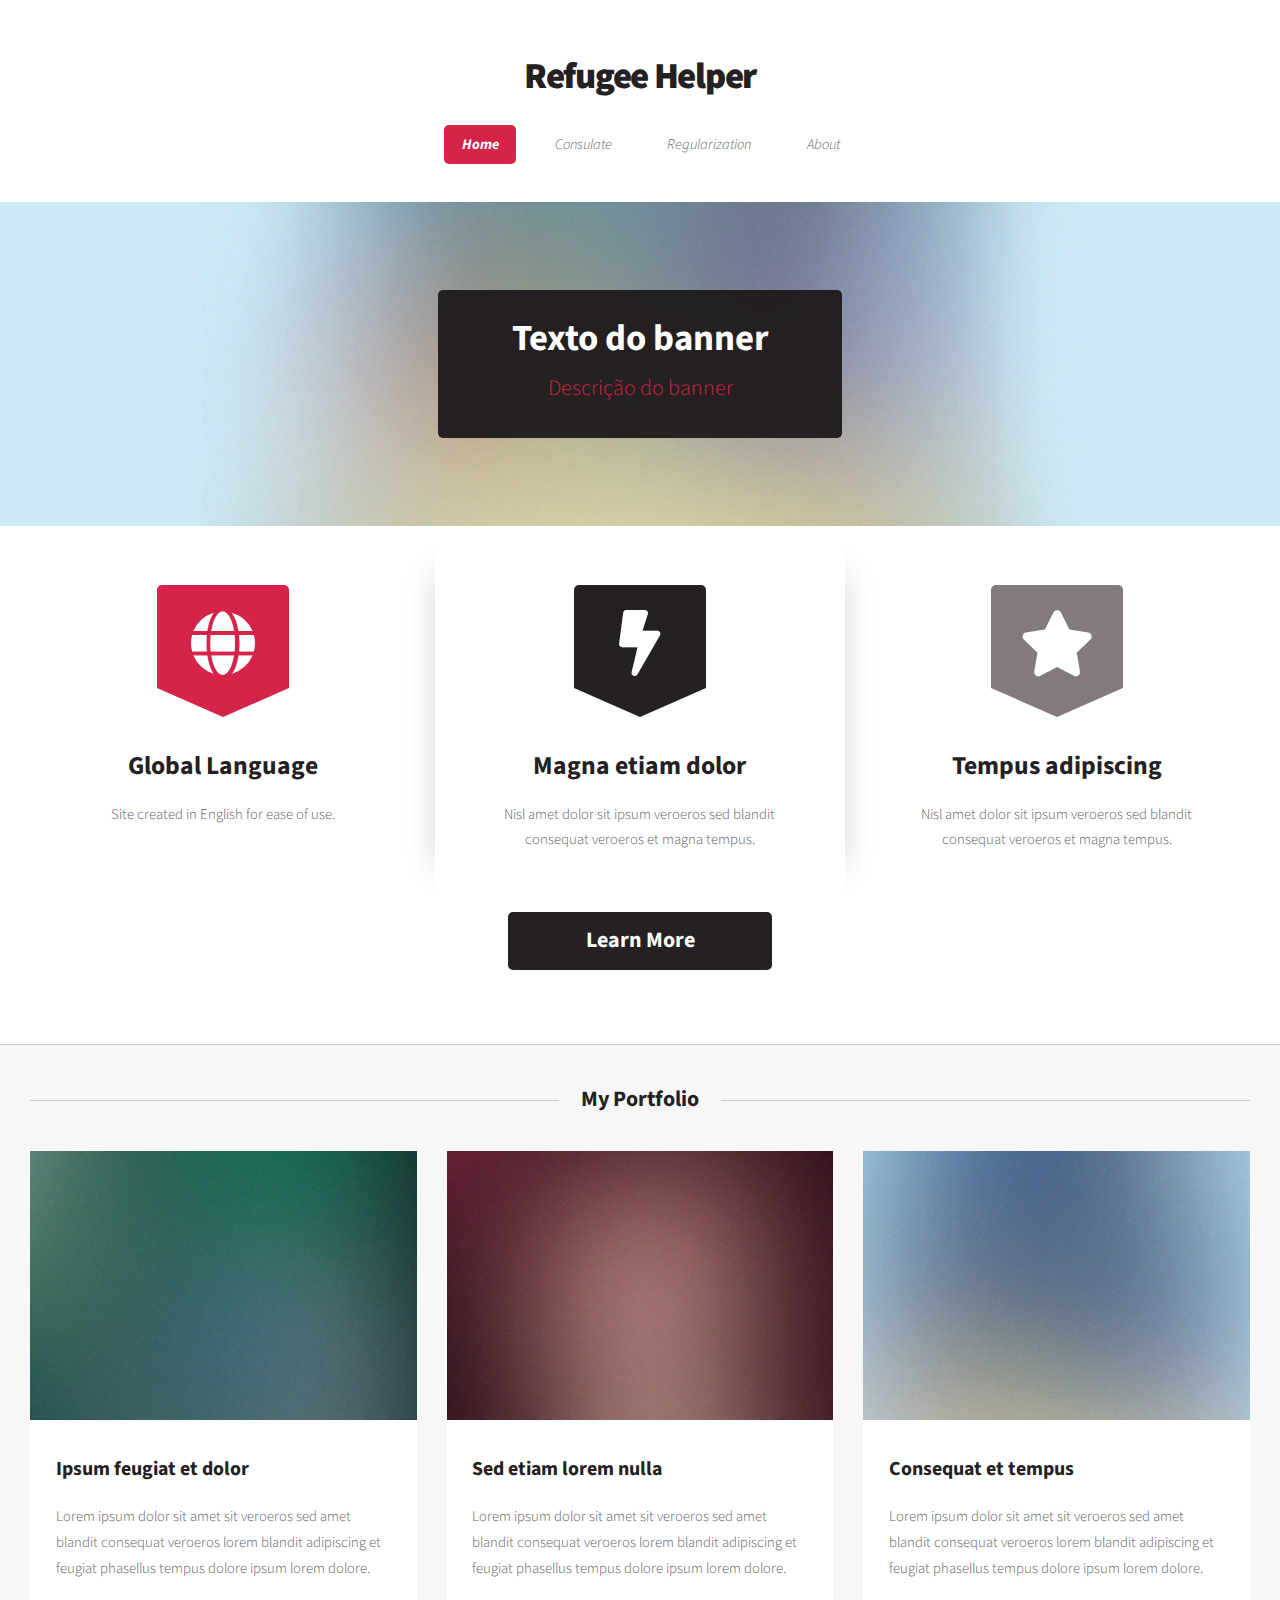
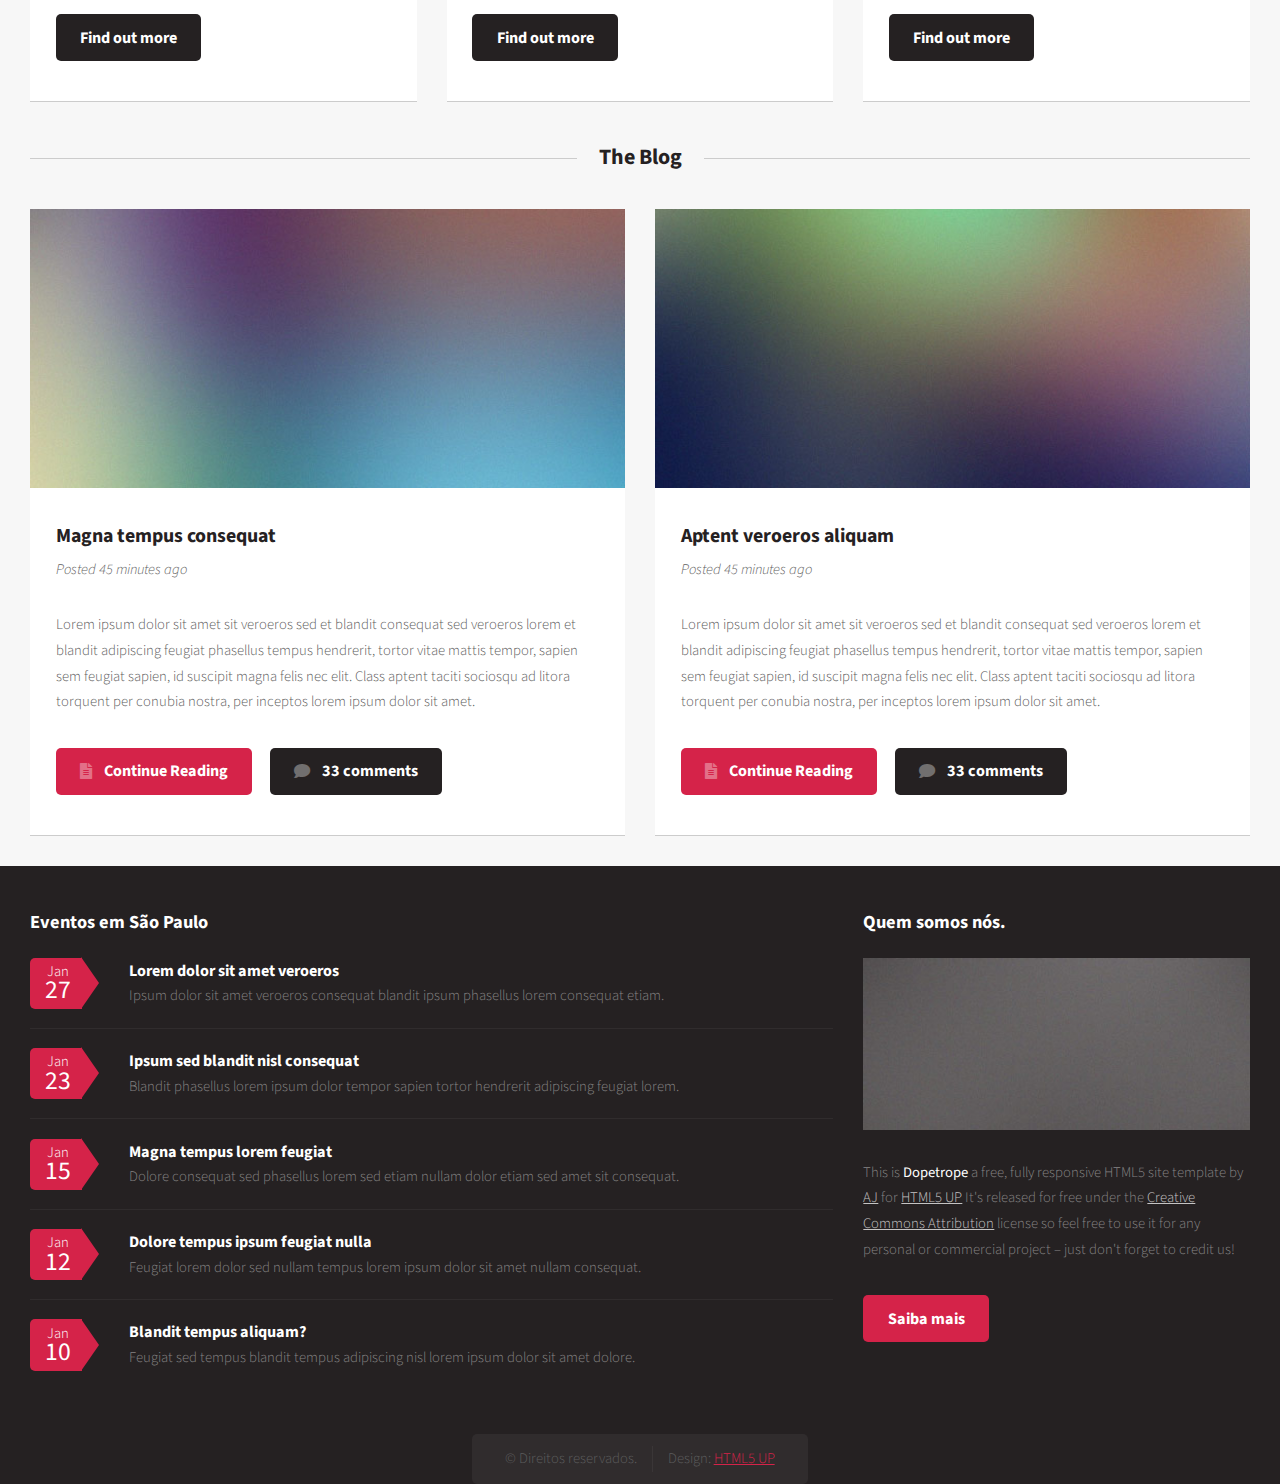
==== commit b777ab14: "0.4" ====
--- a/index.html
+++ b/index.html
@@ -2,7 +2,7 @@
 
 <html>
 	<head>
-		<title>TCI</title>
+		<title>Home</title>
 		<meta charset="utf-8" />
 		<meta name="viewport" content="width=device-width, initial-scale=1, user-scalable=no" />
 		<link rel="stylesheet" href="assets/css/main.css" />
@@ -14,15 +14,15 @@
 				<section id="header">
 
 					<!-- Logo -->
-						<h1><a href="index.html">Site do TCI</a></h1>
+						<h1><a href="index.html">Refugee Helper</a></h1>
 
 					<!-- Nav -->
 						<nav id="nav">
 							<ul>
 								<li class="current"><a href="index.html">Home</a></li>
-								<li><a href="consulados.html">Consulados</a></li>
-								<li><a href="docs.html">Regularização</a></li>
-								<li><a href="about.html">Sobre</a></li>
+								<li><a href="consulados.html">Consulate</a></li>
+								<li><a href="docs.html">Regularization</a></li>
+								<li><a href="about.html">About</a></li>
 							</ul>
 						</nav>
 
@@ -39,11 +39,11 @@
 							<div class="row">
 								<div class="col-4 col-12-medium">
 									<section class="first">
-										<i class="icon solid featured fa-cog"></i>
+										<i class="icon solid featured fa-globe" aria-hidden="true"></i>
 										<header>
-											<h2>Ipsum consequat</h2>
-										</header>
-										<p>Nisl amet dolor sit ipsum veroeros sed blandit consequat veroeros et magna tempus.</p>
+											<h2>Global Language</h2>
+										</header>
+										<p>Site created in English for ease of use.</p>
 									</section>
 								</div>
 								<div class="col-4 col-12-medium">
@@ -67,8 +67,7 @@
 							</div>
 							<footer>
 								<ul class="actions">
-									<li><a href="#" class="button large">Get Started</a></li>
-									<li><a href="#" class="button alt large">Learn More</a></li>
+									<li><a href="about.html" class="button alt large">Learn More</a></li>
 								</ul>
 							</footer>
 						</section>
--- a/assets/css/main.css
+++ b/assets/css/main.css
@@ -2905,4 +2905,8 @@
 				padding: 40px 0 20px 0;
 			}
 
+	}
+
+	#trd {
+		
 	}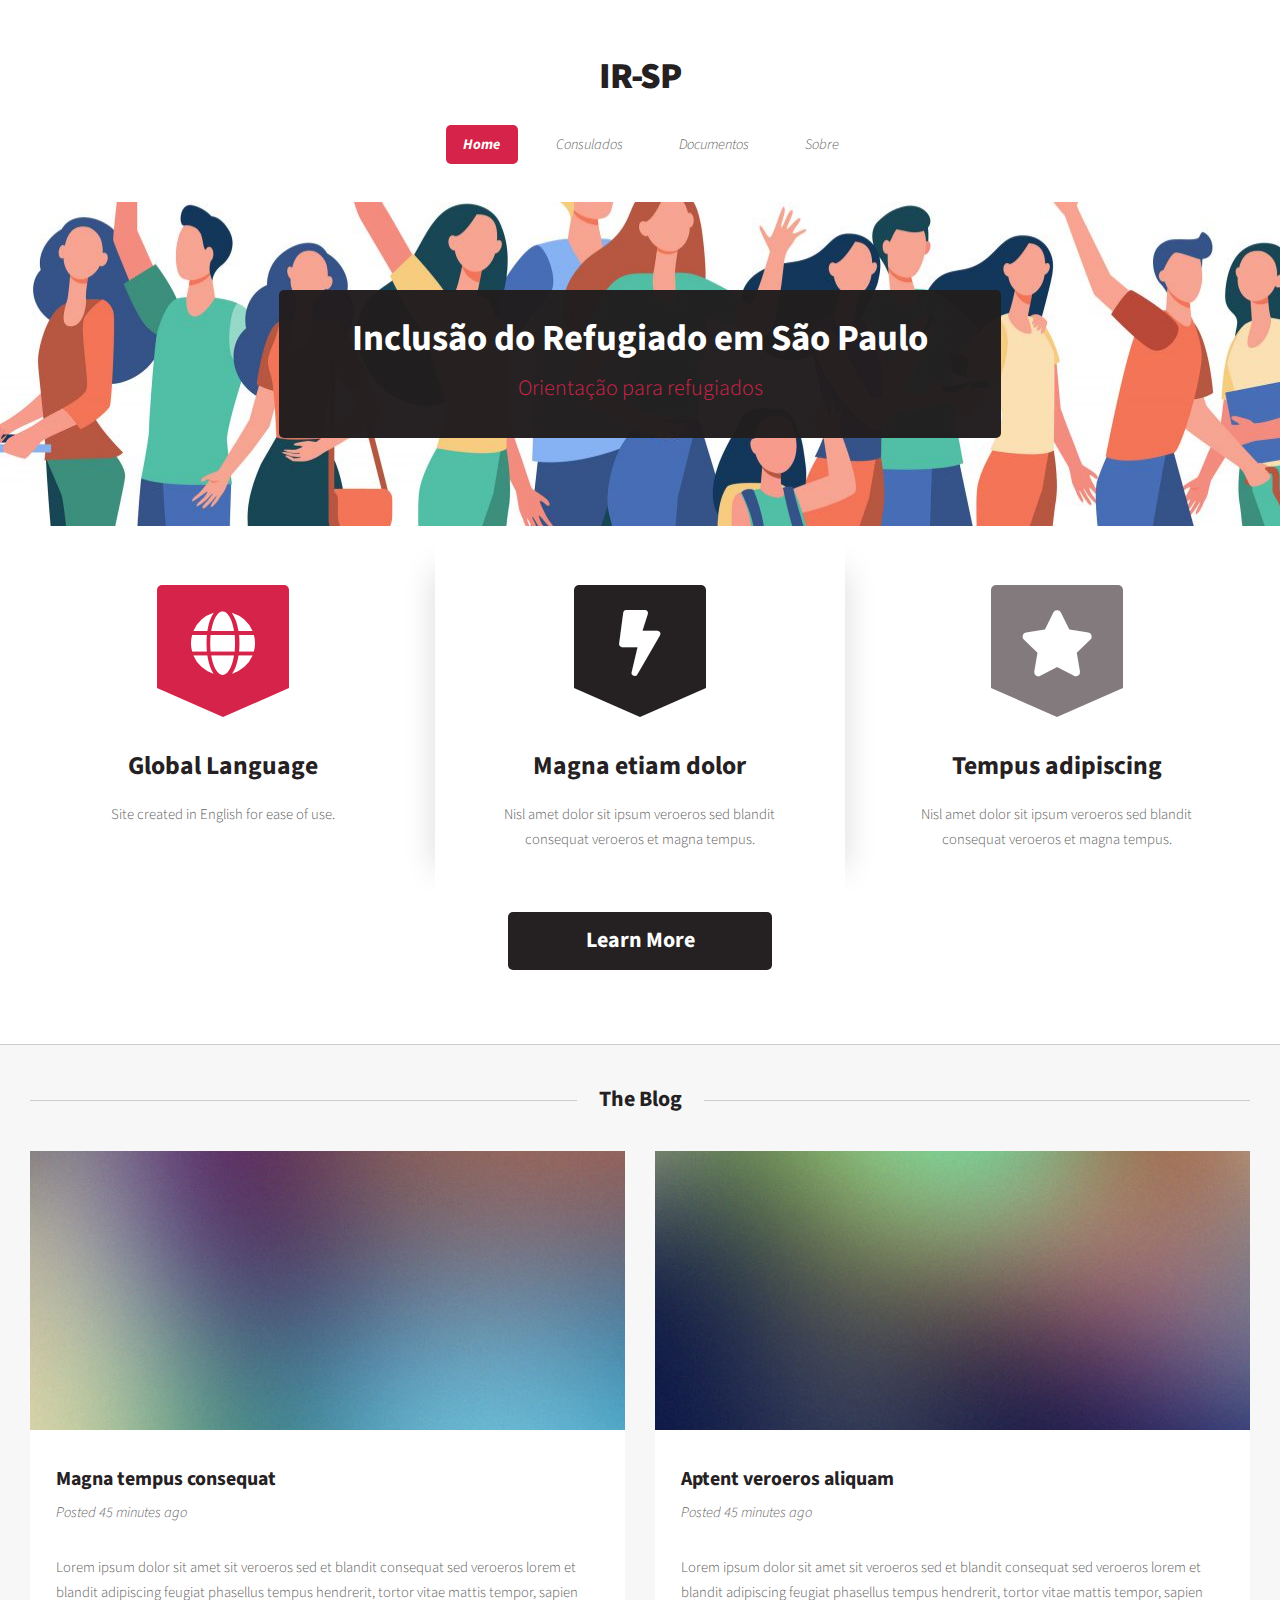
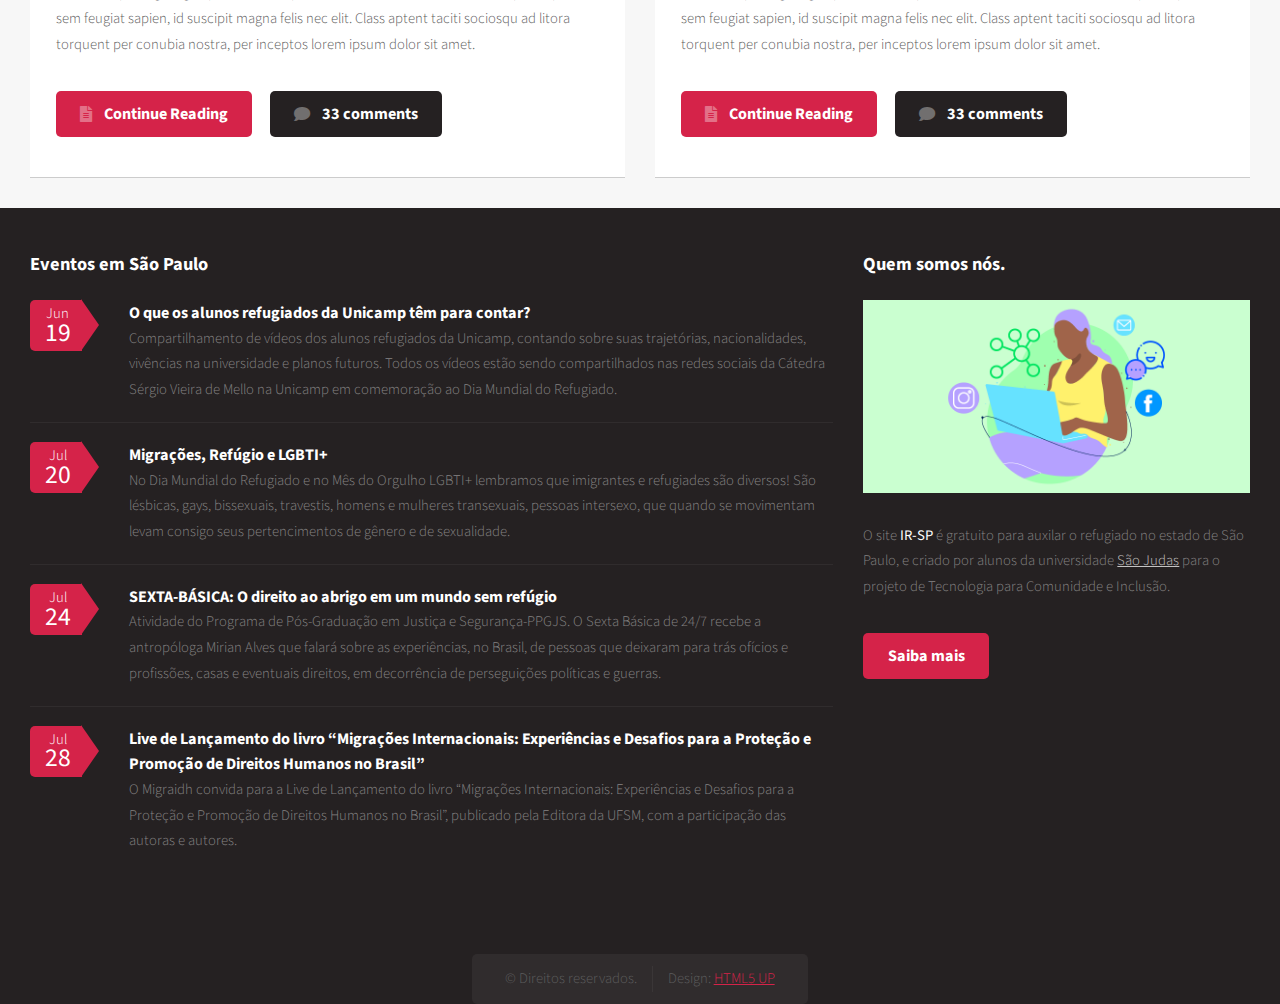
==== commit 0f26256f: "v0.5" ====
--- a/index.html
+++ b/index.html
@@ -14,23 +14,23 @@
 				<section id="header">
 
 					<!-- Logo -->
-						<h1><a href="index.html">Refugee Helper</a></h1>
+						<h1><a href="index.html">IR-SP</a></h1>
 
 					<!-- Nav -->
 						<nav id="nav">
 							<ul>
 								<li class="current"><a href="index.html">Home</a></li>
-								<li><a href="consulados.html">Consulate</a></li>
-								<li><a href="docs.html">Regularization</a></li>
-								<li><a href="about.html">About</a></li>
+								<li><a href="consulados.html">Consulados</a></li>
+								<li><a href="docs.html">Documentos</a></li>
+								<li><a href="about.html">Sobre</a></li>
 							</ul>
 						</nav>
 
 					<!-- Banner -->
 						<section id="banner">
 							<header>
-								<h2>Texto do banner</h2>
-								<p>Descrição do banner</p>
+								<h2>Inclusão do Refugiado em São Paulo</h2>
+								<p>Orientação para refugiados</p>
 							</header>
 						</section>
 
@@ -77,62 +77,7 @@
 			<!-- Main -->
 				<section id="main">
 					<div class="container">
-						<div class="row">
-							<div class="col-12">
-
-								<!-- Portfolio -->
-									<section>
-										<header class="major">
-											<h2>My Portfolio</h2>
-										</header>
-										<div class="row">
-											<div class="col-4 col-6-medium col-12-small">
-												<section class="box">
-													<a href="#" class="image featured"><img src="images/pic02.jpg" alt="" /></a>
-													<header>
-														<h3>Ipsum feugiat et dolor</h3>
-													</header>
-													<p>Lorem ipsum dolor sit amet sit veroeros sed amet blandit consequat veroeros lorem blandit adipiscing et feugiat phasellus tempus dolore ipsum lorem dolore.</p>
-													<footer>
-														<ul class="actions">
-															<li><a href="#" class="button alt">Find out more</a></li>
-														</ul>
-													</footer>
-												</section>
-											</div>
-											<div class="col-4 col-6-medium col-12-small">
-												<section class="box">
-													<a href="#" class="image featured"><img src="images/pic03.jpg" alt="" /></a>
-													<header>
-														<h3>Sed etiam lorem nulla</h3>
-													</header>
-													<p>Lorem ipsum dolor sit amet sit veroeros sed amet blandit consequat veroeros lorem blandit adipiscing et feugiat phasellus tempus dolore ipsum lorem dolore.</p>
-													<footer>
-														<ul class="actions">
-															<li><a href="#" class="button alt">Find out more</a></li>
-														</ul>
-													</footer>
-												</section>
-											</div>
-											<div class="col-4 col-6-medium col-12-small">
-												<section class="box">
-													<a href="#" class="image featured"><img src="images/pic04.jpg" alt="" /></a>
-													<header>
-														<h3>Consequat et tempus</h3>
-													</header>
-													<p>Lorem ipsum dolor sit amet sit veroeros sed amet blandit consequat veroeros lorem blandit adipiscing et feugiat phasellus tempus dolore ipsum lorem dolore.</p>
-													<footer>
-														<ul class="actions">
-															<li><a href="#" class="button alt">Find out more</a></li>
-														</ul>
-													</footer>
-												</section>
-											</div>	
-										</div>
-									</section>
-
-							</div>
-							<div class="col-12">
+						
 
 								<!-- Blog -->
 									<section>
@@ -191,29 +136,24 @@
 									</header>
 									<ul class="dates">
 										<li>
-											<span class="date">Jan <strong>27</strong></span>
-											<h3><a href="#">Lorem dolor sit amet veroeros</a></h3>
-											<p>Ipsum dolor sit amet veroeros consequat blandit ipsum phasellus lorem consequat etiam.</p>
-										</li>
-										<li>
-											<span class="date">Jan <strong>23</strong></span>
-											<h3><a href="#">Ipsum sed blandit nisl consequat</a></h3>
-											<p>Blandit phasellus lorem ipsum dolor tempor sapien tortor hendrerit adipiscing feugiat lorem.</p>
-										</li>
-										<li>
-											<span class="date">Jan <strong>15</strong></span>
-											<h3><a href="#">Magna tempus lorem feugiat</a></h3>
-											<p>Dolore consequat sed phasellus lorem sed etiam nullam dolor etiam sed amet sit consequat.</p>
-										</li>
-										<li>
-											<span class="date">Jan <strong>12</strong></span>
-											<h3><a href="#">Dolore tempus ipsum feugiat nulla</a></h3>
-											<p>Feugiat lorem dolor sed nullam tempus lorem ipsum dolor sit amet nullam consequat.</p>
-										</li>
-										<li>
-											<span class="date">Jan <strong>10</strong></span>
-											<h3><a href="#">Blandit tempus aliquam?</a></h3>
-											<p>Feugiat sed tempus blandit tempus adipiscing nisl lorem ipsum dolor sit amet dolore.</p>
+											<span class="date">Jun <strong>19</strong></span>
+											<h3><a href="https://www.acnur.org/portugues/catedra-sergio-vieira-de-mello/eventos/">O que os alunos refugiados da Unicamp têm para contar? </a></h3>
+											<p>Compartilhamento de vídeos dos alunos refugiados da Unicamp, contando sobre suas trajetórias, nacionalidades, vivências na universidade e planos futuros. Todos os vídeos estão sendo compartilhados nas redes sociais da Cátedra Sérgio Vieira de Mello na Unicamp em comemoração ao Dia Mundial do Refugiado.</p>
+										</li>
+										<li>
+											<span class="date">Jul <strong>20</strong></span>
+											<h3><a href="https://www.acnur.org/portugues/catedra-sergio-vieira-de-mello/eventos/">Migrações, Refúgio e LGBTI+</a></h3>
+											<p>No Dia Mundial do Refugiado e no Mês do Orgulho LGBTI+ lembramos que imigrantes e refugiades são diversos! São lésbicas, gays, bissexuais, travestis, homens e mulheres transexuais, pessoas intersexo, que quando se movimentam levam consigo seus pertencimentos de gênero e de sexualidade.</p>
+										</li>
+										<li>
+											<span class="date">Jul <strong>24</strong></span>
+											<h3><a href="https://www.acnur.org/portugues/catedra-sergio-vieira-de-mello/eventos/">SEXTA-BÁSICA: O direito ao abrigo em um mundo sem refúgio </a></h3>
+											<p>Atividade do Programa de Pós-Graduação em Justiça e Segurança-PPGJS. O Sexta Básica de 24/7 recebe a antropóloga Mirian Alves que falará sobre as experiências, no Brasil, de pessoas que deixaram para trás ofícios e profissões, casas e eventuais direitos, em decorrência de perseguições políticas e guerras.</p>
+										</li>
+										<li>
+											<span class="date">Jul <strong>28</strong></span>
+											<h3><a href="https://www.acnur.org/portugues/catedra-sergio-vieira-de-mello/eventos/">Live de Lançamento do livro “Migrações Internacionais: Experiências e Desafios para a Proteção e Promoção de Direitos Humanos no Brasil” </a></h3>
+											<p>O Migraidh convida para a Live de Lançamento do livro “Migrações Internacionais: Experiências e Desafios para a Proteção e Promoção de Direitos Humanos no Brasil”, publicado pela Editora da UFSM, com a participação das autoras e autores.</p>
 										</li>
 									</ul>
 								</section>
@@ -223,11 +163,10 @@
 									<header>
 										<h2>Quem somos nós.</h2>
 									</header>
-									<a href="#" class="image featured"><img src="images/pic10.jpg" alt="" /></a>
+									<a href="#" class="image featured"><img src="images/comunidade.png" alt="" /></a>
 									<p>
-										This is <strong>Dopetrope</strong> a free, fully responsive HTML5 site template by
-										<a href="http://twitter.com/ajlkn">AJ</a> for <a href="http://html5up.net/">HTML5 UP</a> It's released for free under
-										the <a href="http://html5up.net/license/">Creative Commons Attribution</a> license so feel free to use it for any personal or commercial project &ndash; just don't forget to credit us!
+										O site <strong>IR-SP</strong> é gratuito para auxilar o refugiado no estado de São Paulo, 
+										e criado por alunos da universidade <a href="https://www.usjt.br">São Judas</a> para o projeto de Tecnologia para Comunidade e Inclusão.
 									</p>
 									<footer>
 										<ul class="actions">
--- a/assets/css/main.css
+++ b/assets/css/main.css
@@ -2173,9 +2173,8 @@
 /* Banner */
 
 	#banner {
-		background: #CCE8F4 url("../../images/pic01.jpg");
-		background-position: center center;
-		background-size: auto 100%;
+		background: #CCE8F4 url("../../images/diversidade.jpg");
+		background-position: center center;	
 		background-repeat: no-repeat;
 		text-align: center;
 		position: relative;
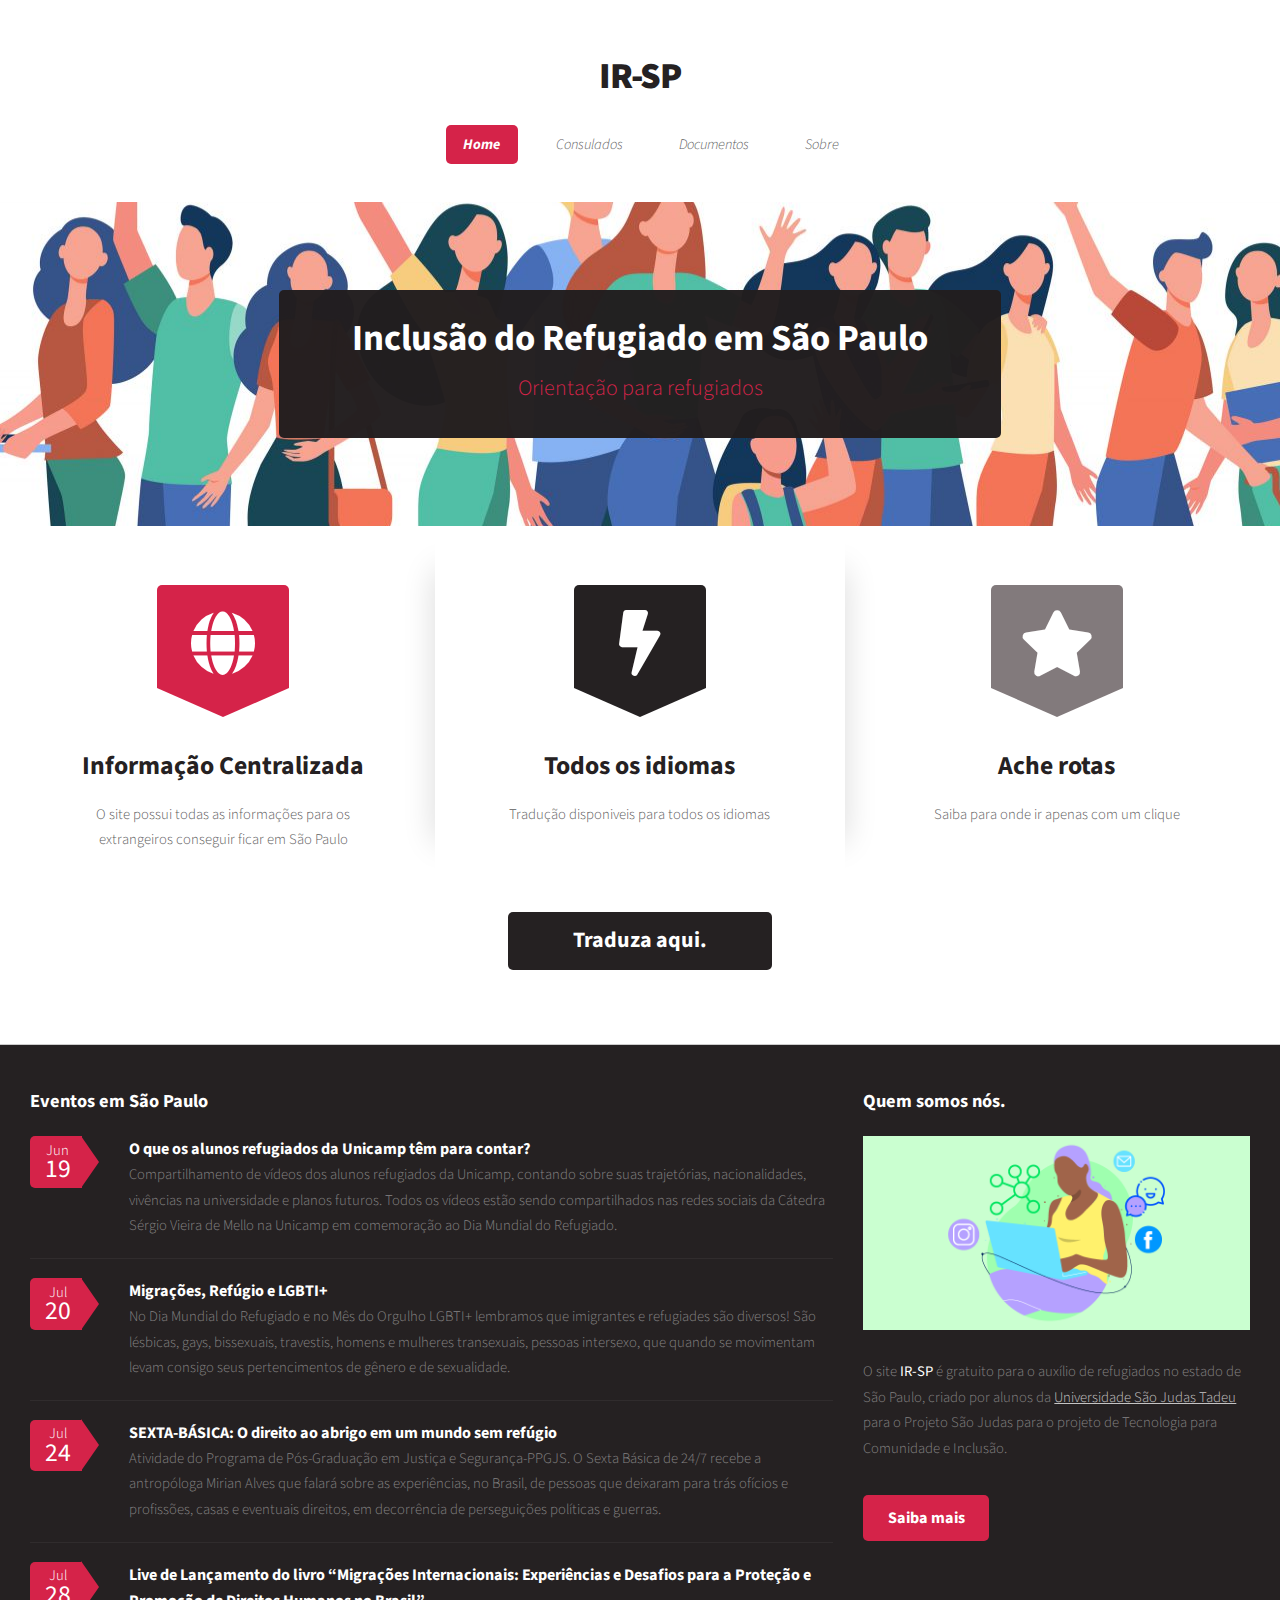
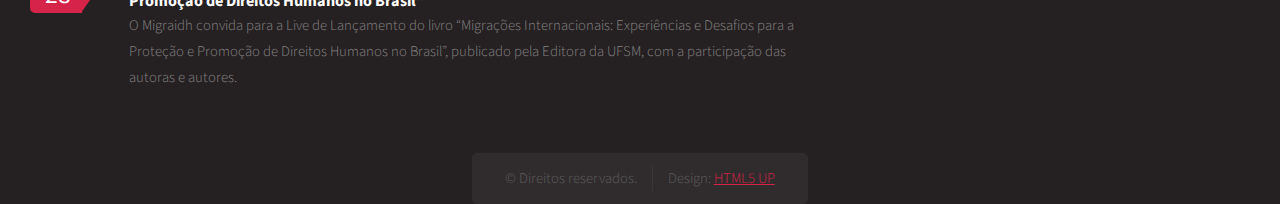
==== commit 5e06abb3: "v1_pictures" ====
--- a/index.html
+++ b/index.html
@@ -41,89 +41,40 @@
 									<section class="first">
 										<i class="icon solid featured fa-globe" aria-hidden="true"></i>
 										<header>
-											<h2>Global Language</h2>
+											<h2>Informação Centralizada</h2>
 										</header>
-										<p>Site created in English for ease of use.</p>
+										<p>O site possui todas as informações para os extrangeiros conseguir ficar em São Paulo</p>
 									</section>
 								</div>
 								<div class="col-4 col-12-medium">
 									<section class="middle">
 										<i class="icon solid featured alt fa-bolt"></i>
 										<header>
-											<h2>Magna etiam dolor</h2>
+											<h2>Todos os idiomas</h2>
 										</header>
-										<p>Nisl amet dolor sit ipsum veroeros sed blandit consequat veroeros et magna tempus.</p>
+										<p> Tradução disponiveis para todos os idiomas</p>
 									</section>
 								</div>
 								<div class="col-4 col-12-medium">
 									<section class="last">
 										<i class="icon solid featured alt2 fa-star"></i>
 										<header>
-											<h2>Tempus adipiscing</h2>
+											<h2>Ache rotas</h2>
 										</header>
-										<p>Nisl amet dolor sit ipsum veroeros sed blandit consequat veroeros et magna tempus.</p>
+										<p>Saiba para onde ir apenas com um clique</p>
 									</section>
 								</div>
 							</div>
 							<footer>
 								<ul class="actions">
-									<li><a href="about.html" class="button alt large">Learn More</a></li>
+									<li><a href="tradutor.html" class="button alt large">Traduza aqui.</a></li>
 								</ul>
 							</footer>
 						</section>
 
 				</section>
 
-			<!-- Main -->
-				<section id="main">
-					<div class="container">
-						
-
-								<!-- Blog -->
-									<section>
-										<header class="major">
-											<h2>The Blog</h2>
-										</header>
-										<div class="row">
-											<div class="col-6 col-12-small">
-												<section class="box">
-													<a href="#" class="image featured"><img src="images/pic08.jpg" alt="" /></a>
-													<header>
-														<h3>Magna tempus consequat</h3>
-														<p>Posted 45 minutes ago</p>
-													</header>
-													<p>Lorem ipsum dolor sit amet sit veroeros sed et blandit consequat sed veroeros lorem et blandit adipiscing feugiat phasellus tempus hendrerit, tortor vitae mattis tempor, sapien sem feugiat sapien, id suscipit magna felis nec elit. Class aptent taciti sociosqu ad litora torquent per conubia nostra, per inceptos lorem ipsum dolor sit amet.</p>
-													<footer>
-														<ul class="actions">
-															<li><a href="#" class="button icon solid fa-file-alt">Continue Reading</a></li>
-															<li><a href="#" class="button alt icon solid fa-comment">33 comments</a></li>
-														</ul>
-													</footer>
-												</section>
-											</div>
-											<div class="col-6 col-12-small">
-												<section class="box">
-													<a href="#" class="image featured"><img src="images/pic09.jpg" alt="" /></a>
-													<header>
-														<h3>Aptent veroeros aliquam</h3>
-														<p>Posted 45 minutes ago</p>
-													</header>
-													<p>Lorem ipsum dolor sit amet sit veroeros sed et blandit consequat sed veroeros lorem et blandit adipiscing feugiat phasellus tempus hendrerit, tortor vitae mattis tempor, sapien sem feugiat sapien, id suscipit magna felis nec elit. Class aptent taciti sociosqu ad litora torquent per conubia nostra, per inceptos lorem ipsum dolor sit amet.</p>
-													<footer>
-														<ul class="actions">
-															<li><a href="#" class="button icon solid fa-file-alt">Continue Reading</a></li>
-															<li><a href="#" class="button alt icon solid fa-comment">33 comments</a></li>
-														</ul>
-													</footer>
-												</section>
-											</div>
-										</div>
-									</section>
-
-							</div>
-						</div>
-					</div>
-				</section>
+			
 
 			<!-- Footer -->
 				<section id="footer">
@@ -165,8 +116,7 @@
 									</header>
 									<a href="#" class="image featured"><img src="images/comunidade.png" alt="" /></a>
 									<p>
-										O site <strong>IR-SP</strong> é gratuito para auxilar o refugiado no estado de São Paulo, 
-										e criado por alunos da universidade <a href="https://www.usjt.br">São Judas</a> para o projeto de Tecnologia para Comunidade e Inclusão.
+										O site <strong>IR-SP</strong> é gratuito para o auxílio de refugiados no estado de São Paulo, criado por alunos da <a href="https://www.usjt.br">Universidade São Judas Tadeu</a> para o Projeto São Judas para o projeto de Tecnologia para Comunidade e Inclusão.
 									</p>
 									<footer>
 										<ul class="actions">
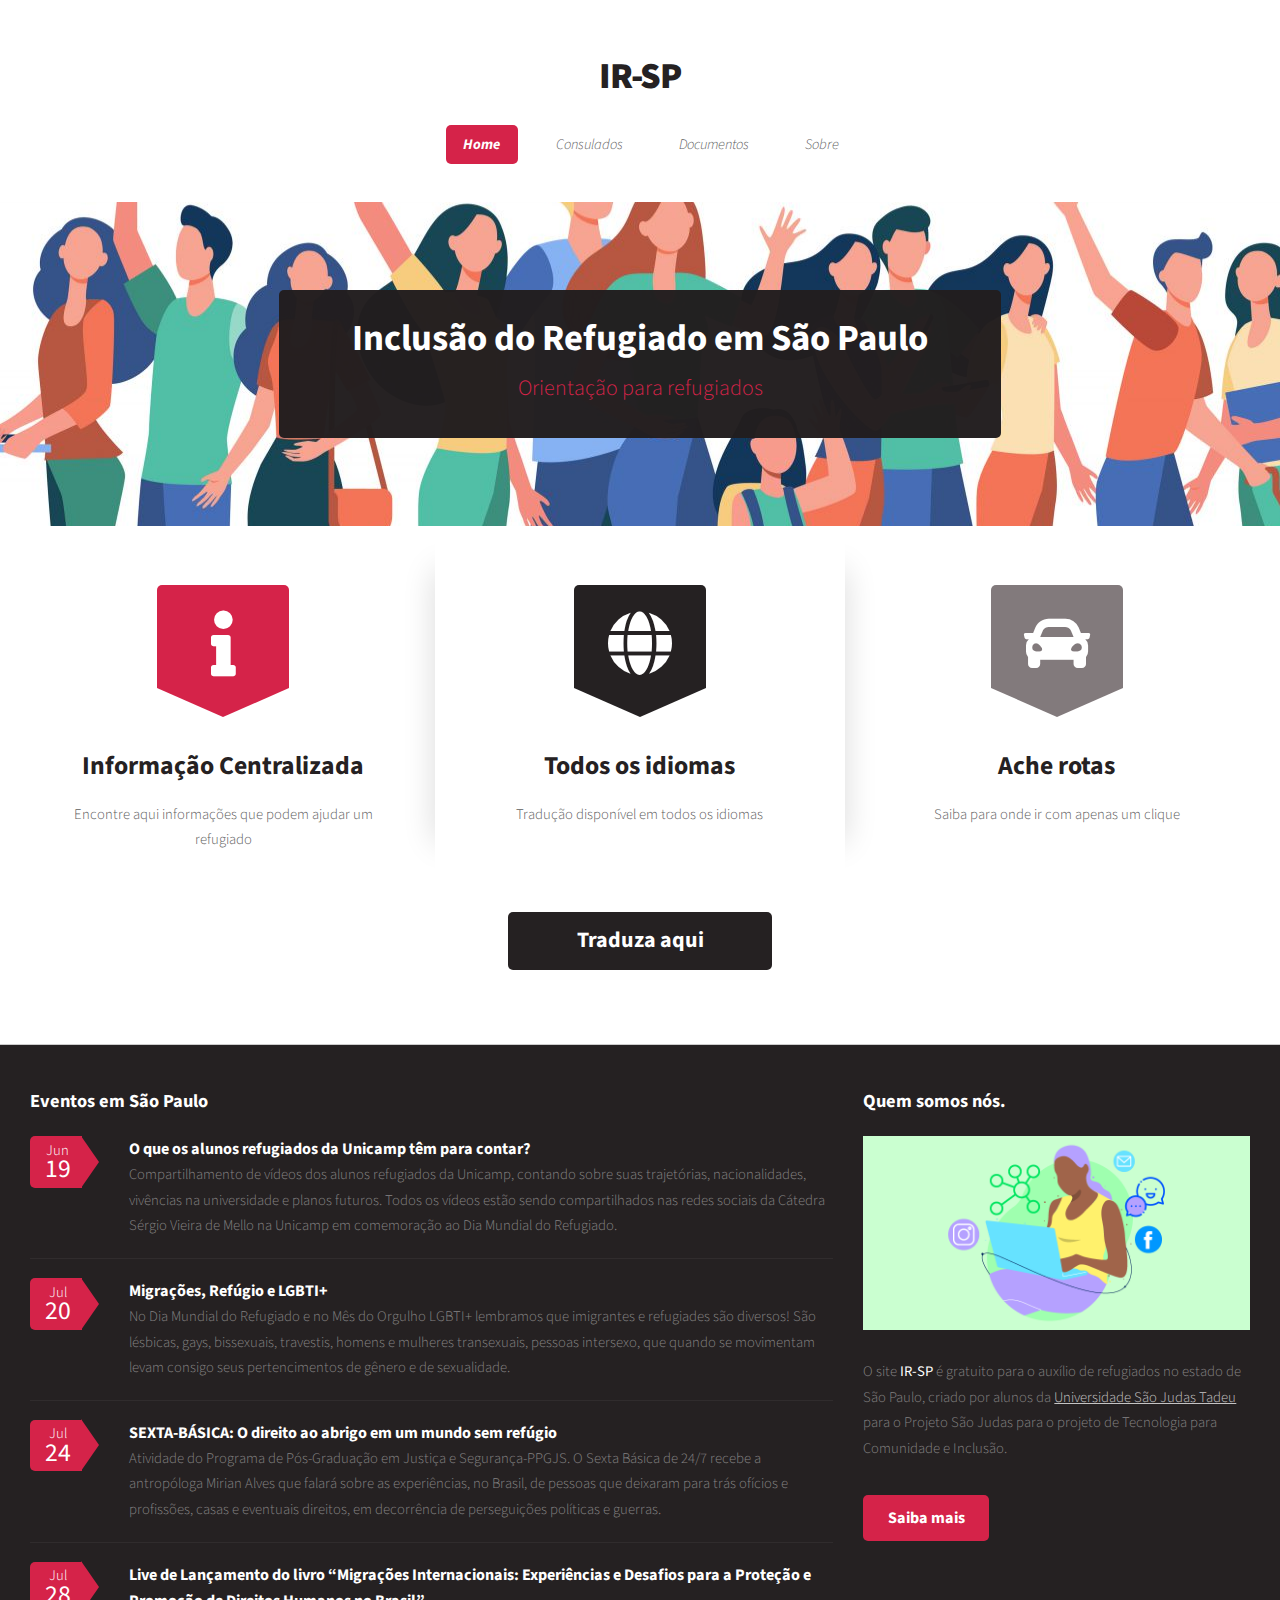
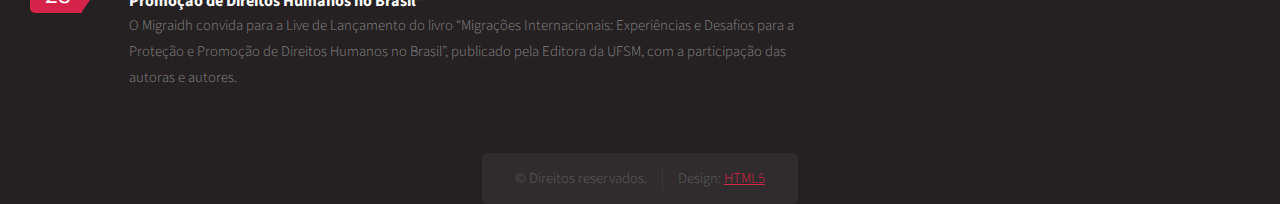
==== commit 96f2f485: "." ====
--- a/index.html
+++ b/index.html
@@ -39,35 +39,35 @@
 							<div class="row">
 								<div class="col-4 col-12-medium">
 									<section class="first">
-										<i class="icon solid featured fa-globe" aria-hidden="true"></i>
+										<i class="icon solid featured fa-info" aria-hidden="true"></i>
 										<header>
 											<h2>Informação Centralizada</h2>
 										</header>
-										<p>O site possui todas as informações para os extrangeiros conseguir ficar em São Paulo</p>
+										<p>Encontre aqui informações que podem ajudar um refugiado</p>
 									</section>
 								</div>
 								<div class="col-4 col-12-medium">
 									<section class="middle">
-										<i class="icon solid featured alt fa-bolt"></i>
+										<i class="icon solid featured alt fa-globe"></i>
 										<header>
 											<h2>Todos os idiomas</h2>
 										</header>
-										<p> Tradução disponiveis para todos os idiomas</p>
+										<p>Tradução disponível em todos os idiomas</p>
 									</section>
 								</div>
 								<div class="col-4 col-12-medium">
 									<section class="last">
-										<i class="icon solid featured alt2 fa-star"></i>
+										<i class="icon solid featured alt2 fa-car"></i>
 										<header>
 											<h2>Ache rotas</h2>
 										</header>
-										<p>Saiba para onde ir apenas com um clique</p>
+										<p>Saiba para onde ir com apenas um clique</p>
 									</section>
 								</div>
 							</div>
 							<footer>
 								<ul class="actions">
-									<li><a href="tradutor.html" class="button alt large">Traduza aqui.</a></li>
+									<li><a href="tradutor.html" class="button alt large">Traduza aqui</a></li>
 								</ul>
 							</footer>
 						</section>
@@ -140,7 +140,7 @@
 
 				<div id="copyright">
 					<ul class="links">
-						<li>&copy; Direitos reservados.</li><li>Design: <a href="http://html5up.net">HTML5 UP</a></li>
+						<li>&copy; Direitos reservados.</li><li>Design: <a href="#">HTML5</a></li>
 					</ul>
 				</div>
 
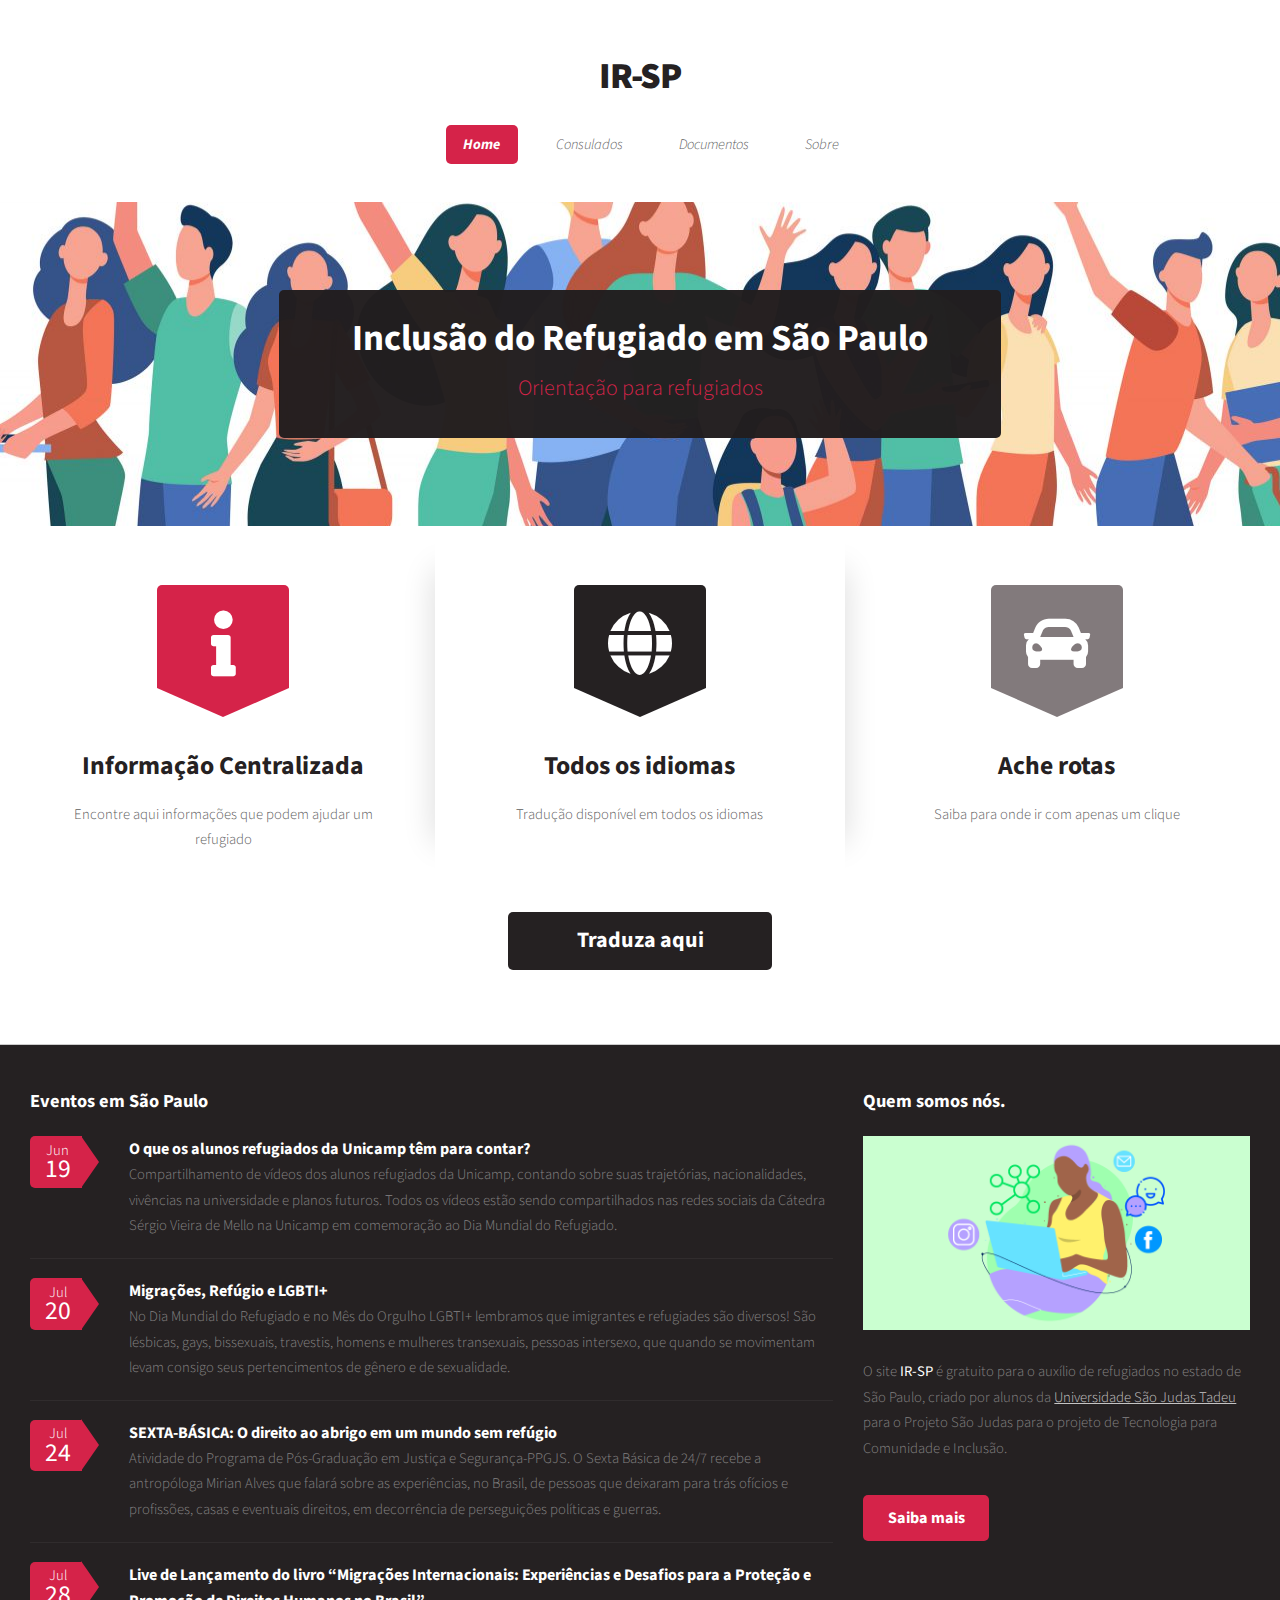
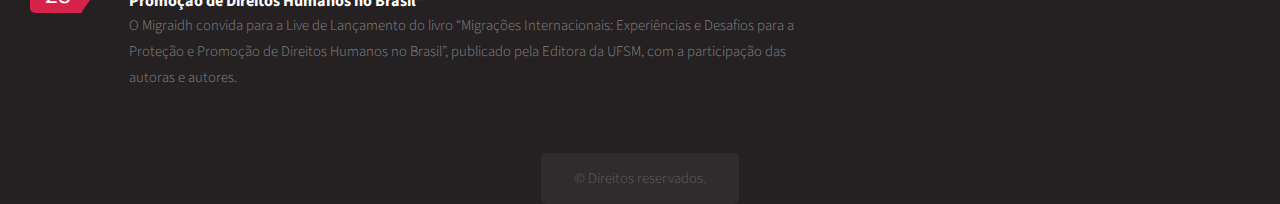
==== commit 39256c1f: "." ====
--- a/index.html
+++ b/index.html
@@ -140,7 +140,7 @@
 
 				<div id="copyright">
 					<ul class="links">
-						<li>&copy; Direitos reservados.</li><li>Design: <a href="#">HTML5</a></li>
+						<li>&copy; Direitos reservados.</li>
 					</ul>
 				</div>
 
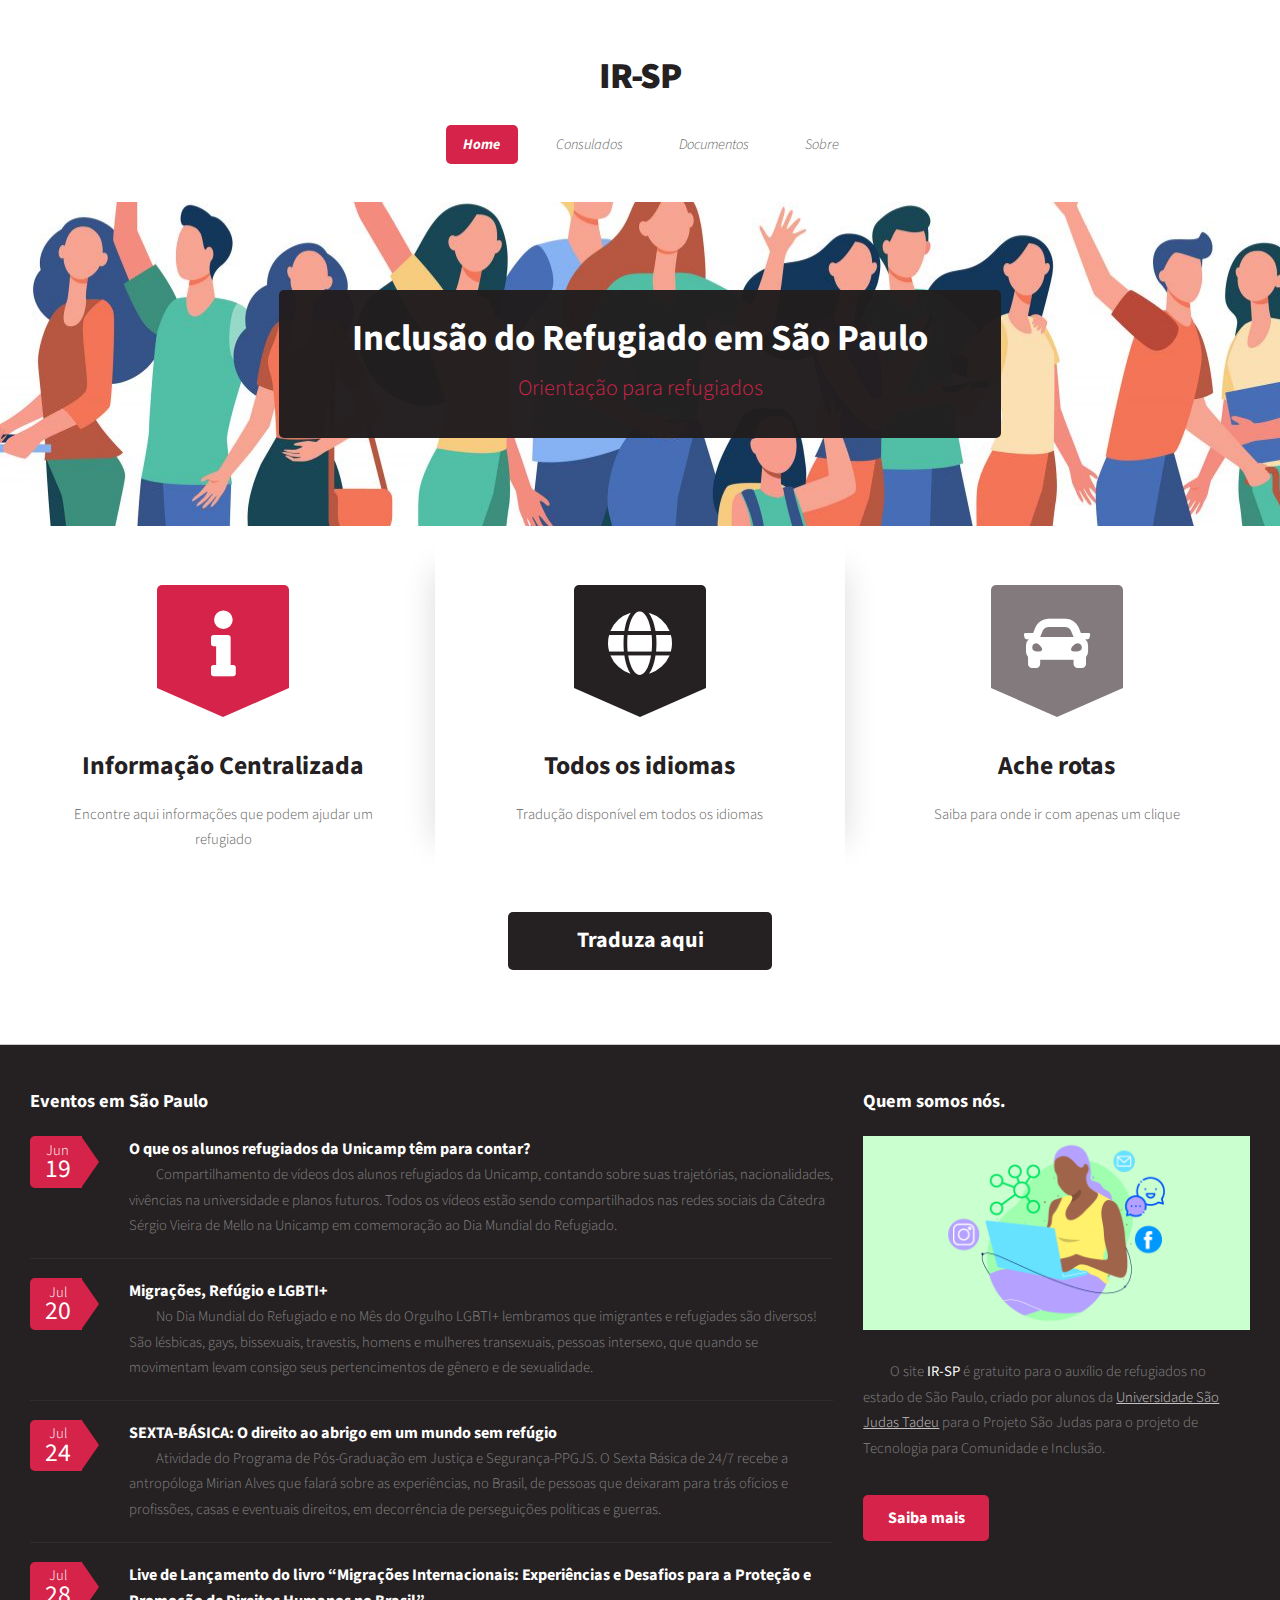
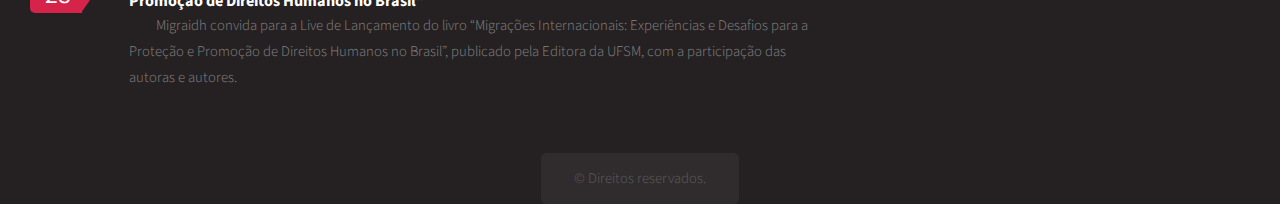
==== commit 5bbcf64a: "p" ====
--- a/index.html
+++ b/index.html
@@ -89,22 +89,22 @@
 										<li>
 											<span class="date">Jun <strong>19</strong></span>
 											<h3><a href="https://www.acnur.org/portugues/catedra-sergio-vieira-de-mello/eventos/">O que os alunos refugiados da Unicamp têm para contar? </a></h3>
-											<p>Compartilhamento de vídeos dos alunos refugiados da Unicamp, contando sobre suas trajetórias, nacionalidades, vivências na universidade e planos futuros. Todos os vídeos estão sendo compartilhados nas redes sociais da Cátedra Sérgio Vieira de Mello na Unicamp em comemoração ao Dia Mundial do Refugiado.</p>
+											<p> &nbsp;&nbsp;&nbsp;&nbsp;&nbsp;&nbsp;&nbsp;&nbsp; Compartilhamento de vídeos dos alunos refugiados da Unicamp, contando sobre suas trajetórias, nacionalidades, vivências na universidade e planos futuros. Todos os vídeos estão sendo compartilhados nas redes sociais da Cátedra Sérgio Vieira de Mello na Unicamp em comemoração ao Dia Mundial do Refugiado.</p>
 										</li>
 										<li>
 											<span class="date">Jul <strong>20</strong></span>
 											<h3><a href="https://www.acnur.org/portugues/catedra-sergio-vieira-de-mello/eventos/">Migrações, Refúgio e LGBTI+</a></h3>
-											<p>No Dia Mundial do Refugiado e no Mês do Orgulho LGBTI+ lembramos que imigrantes e refugiades são diversos! São lésbicas, gays, bissexuais, travestis, homens e mulheres transexuais, pessoas intersexo, que quando se movimentam levam consigo seus pertencimentos de gênero e de sexualidade.</p>
+											<p> &nbsp;&nbsp;&nbsp;&nbsp;&nbsp;&nbsp;&nbsp;&nbsp;  No Dia Mundial do Refugiado e no Mês do Orgulho LGBTI+ lembramos que imigrantes e refugiades são diversos! São lésbicas, gays, bissexuais, travestis, homens e mulheres transexuais, pessoas intersexo, que quando se movimentam levam consigo seus pertencimentos de gênero e de sexualidade.</p>
 										</li>
 										<li>
 											<span class="date">Jul <strong>24</strong></span>
 											<h3><a href="https://www.acnur.org/portugues/catedra-sergio-vieira-de-mello/eventos/">SEXTA-BÁSICA: O direito ao abrigo em um mundo sem refúgio </a></h3>
-											<p>Atividade do Programa de Pós-Graduação em Justiça e Segurança-PPGJS. O Sexta Básica de 24/7 recebe a antropóloga Mirian Alves que falará sobre as experiências, no Brasil, de pessoas que deixaram para trás ofícios e profissões, casas e eventuais direitos, em decorrência de perseguições políticas e guerras.</p>
+											<p> &nbsp;&nbsp;&nbsp;&nbsp;&nbsp;&nbsp;&nbsp;&nbsp; Atividade do Programa de Pós-Graduação em Justiça e Segurança-PPGJS. O Sexta Básica de 24/7 recebe a antropóloga Mirian Alves que falará sobre as experiências, no Brasil, de pessoas que deixaram para trás ofícios e profissões, casas e eventuais direitos, em decorrência de perseguições políticas e guerras.</p>
 										</li>
 										<li>
 											<span class="date">Jul <strong>28</strong></span>
 											<h3><a href="https://www.acnur.org/portugues/catedra-sergio-vieira-de-mello/eventos/">Live de Lançamento do livro “Migrações Internacionais: Experiências e Desafios para a Proteção e Promoção de Direitos Humanos no Brasil” </a></h3>
-											<p>O Migraidh convida para a Live de Lançamento do livro “Migrações Internacionais: Experiências e Desafios para a Proteção e Promoção de Direitos Humanos no Brasil”, publicado pela Editora da UFSM, com a participação das autoras e autores.</p>
+											<p> &nbsp;&nbsp;&nbsp;&nbsp;&nbsp;&nbsp;&nbsp;&nbsp; Migraidh convida para a Live de Lançamento do livro “Migrações Internacionais: Experiências e Desafios para a Proteção e Promoção de Direitos Humanos no Brasil”, publicado pela Editora da UFSM, com a participação das autoras e autores.</p>
 										</li>
 									</ul>
 								</section>
@@ -116,7 +116,7 @@
 									</header>
 									<a href="#" class="image featured"><img src="images/comunidade.png" alt="" /></a>
 									<p>
-										O site <strong>IR-SP</strong> é gratuito para o auxílio de refugiados no estado de São Paulo, criado por alunos da <a href="https://www.usjt.br">Universidade São Judas Tadeu</a> para o Projeto São Judas para o projeto de Tecnologia para Comunidade e Inclusão.
+										&nbsp;&nbsp;&nbsp;&nbsp;&nbsp;&nbsp;&nbsp;&nbsp;  O site <strong>IR-SP</strong> é gratuito para o auxílio de refugiados no estado de São Paulo, criado por alunos da <a href="https://www.usjt.br">Universidade São Judas Tadeu</a> para o Projeto São Judas para o projeto de Tecnologia para Comunidade e Inclusão.
 									</p>
 									<footer>
 										<ul class="actions">
